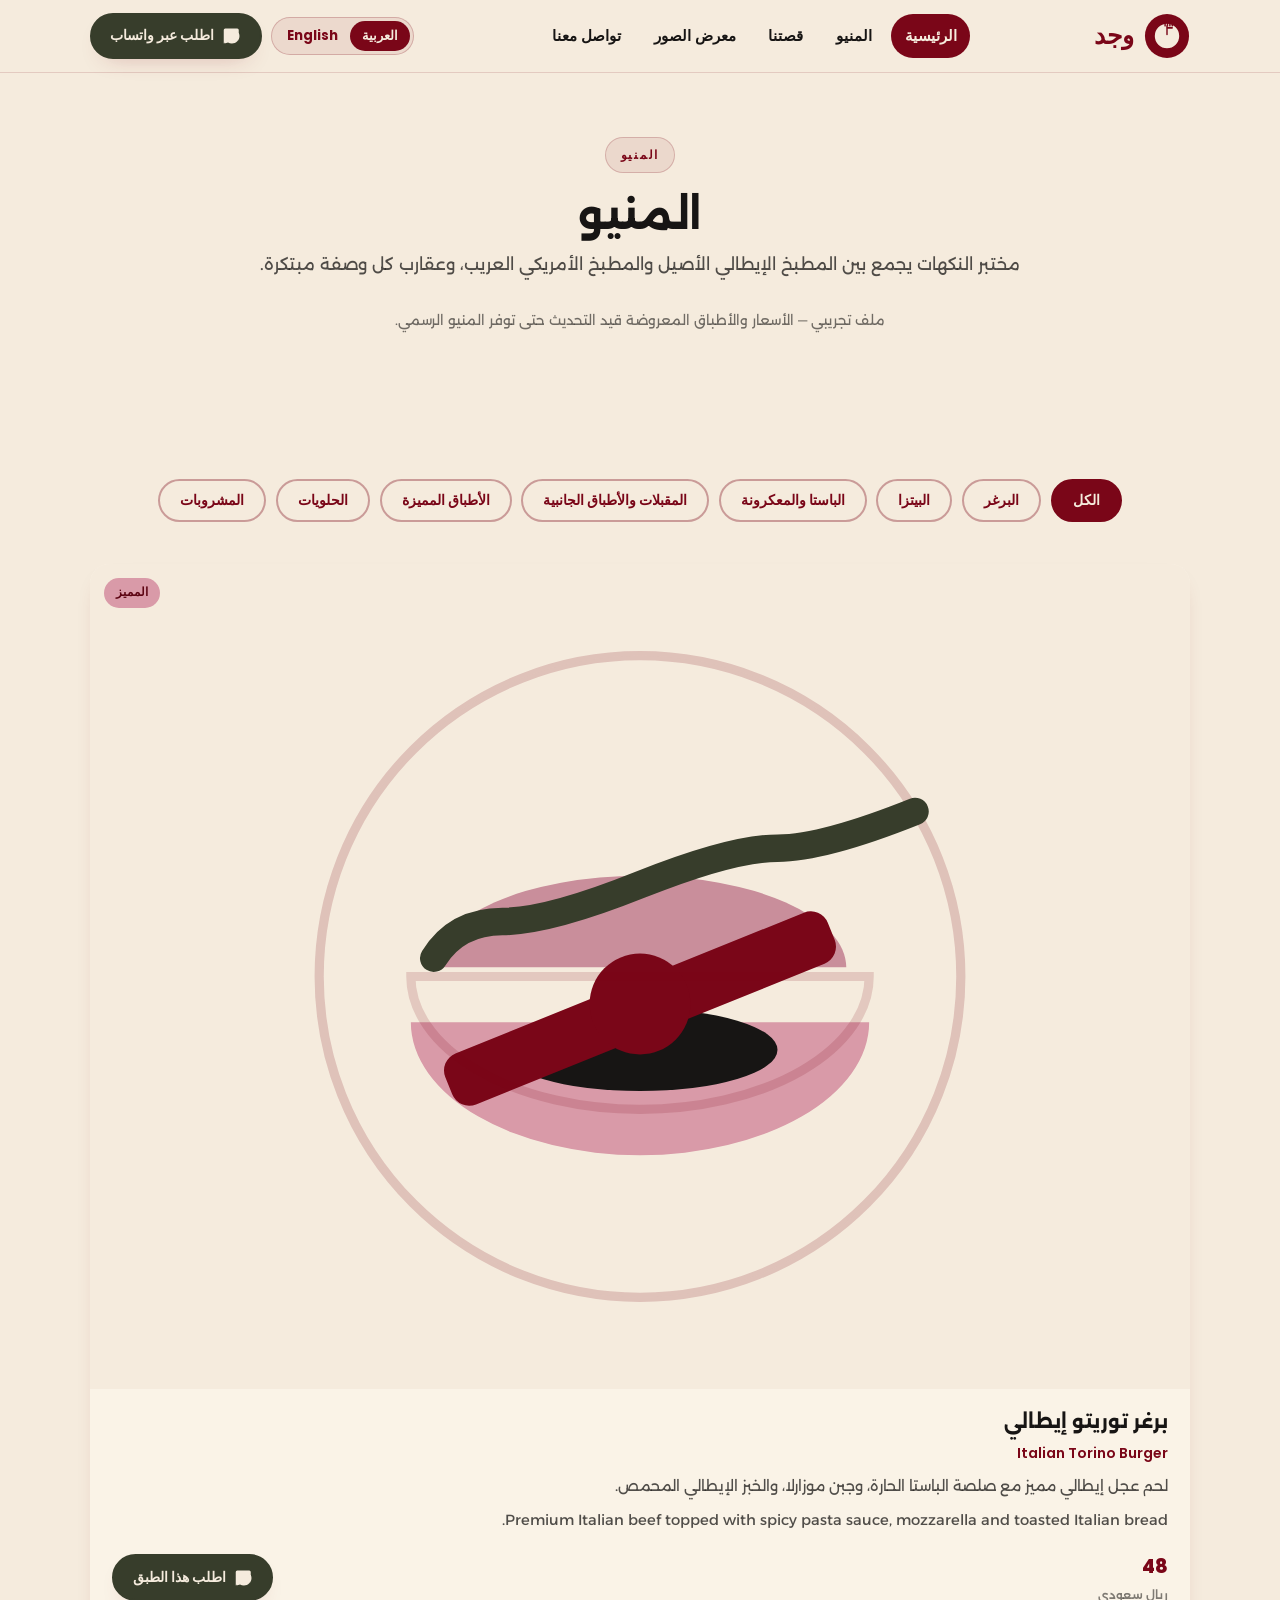
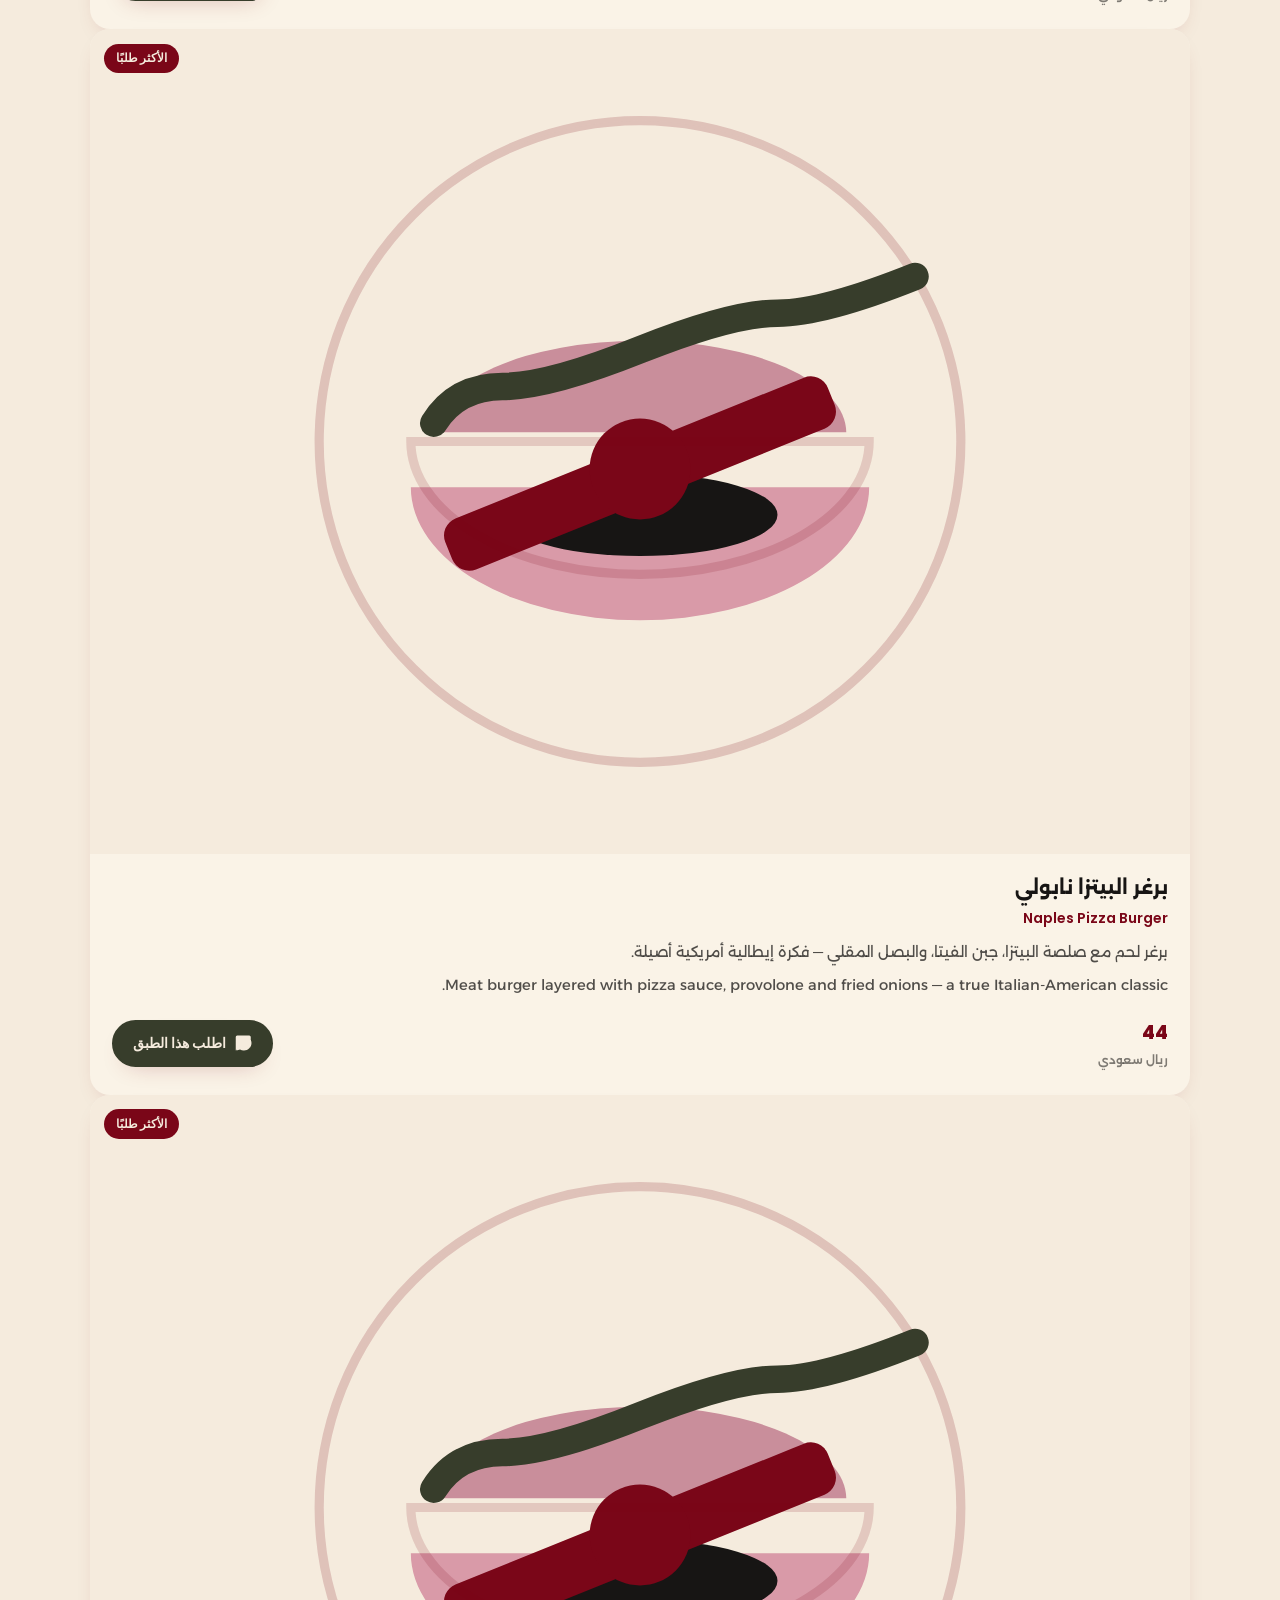
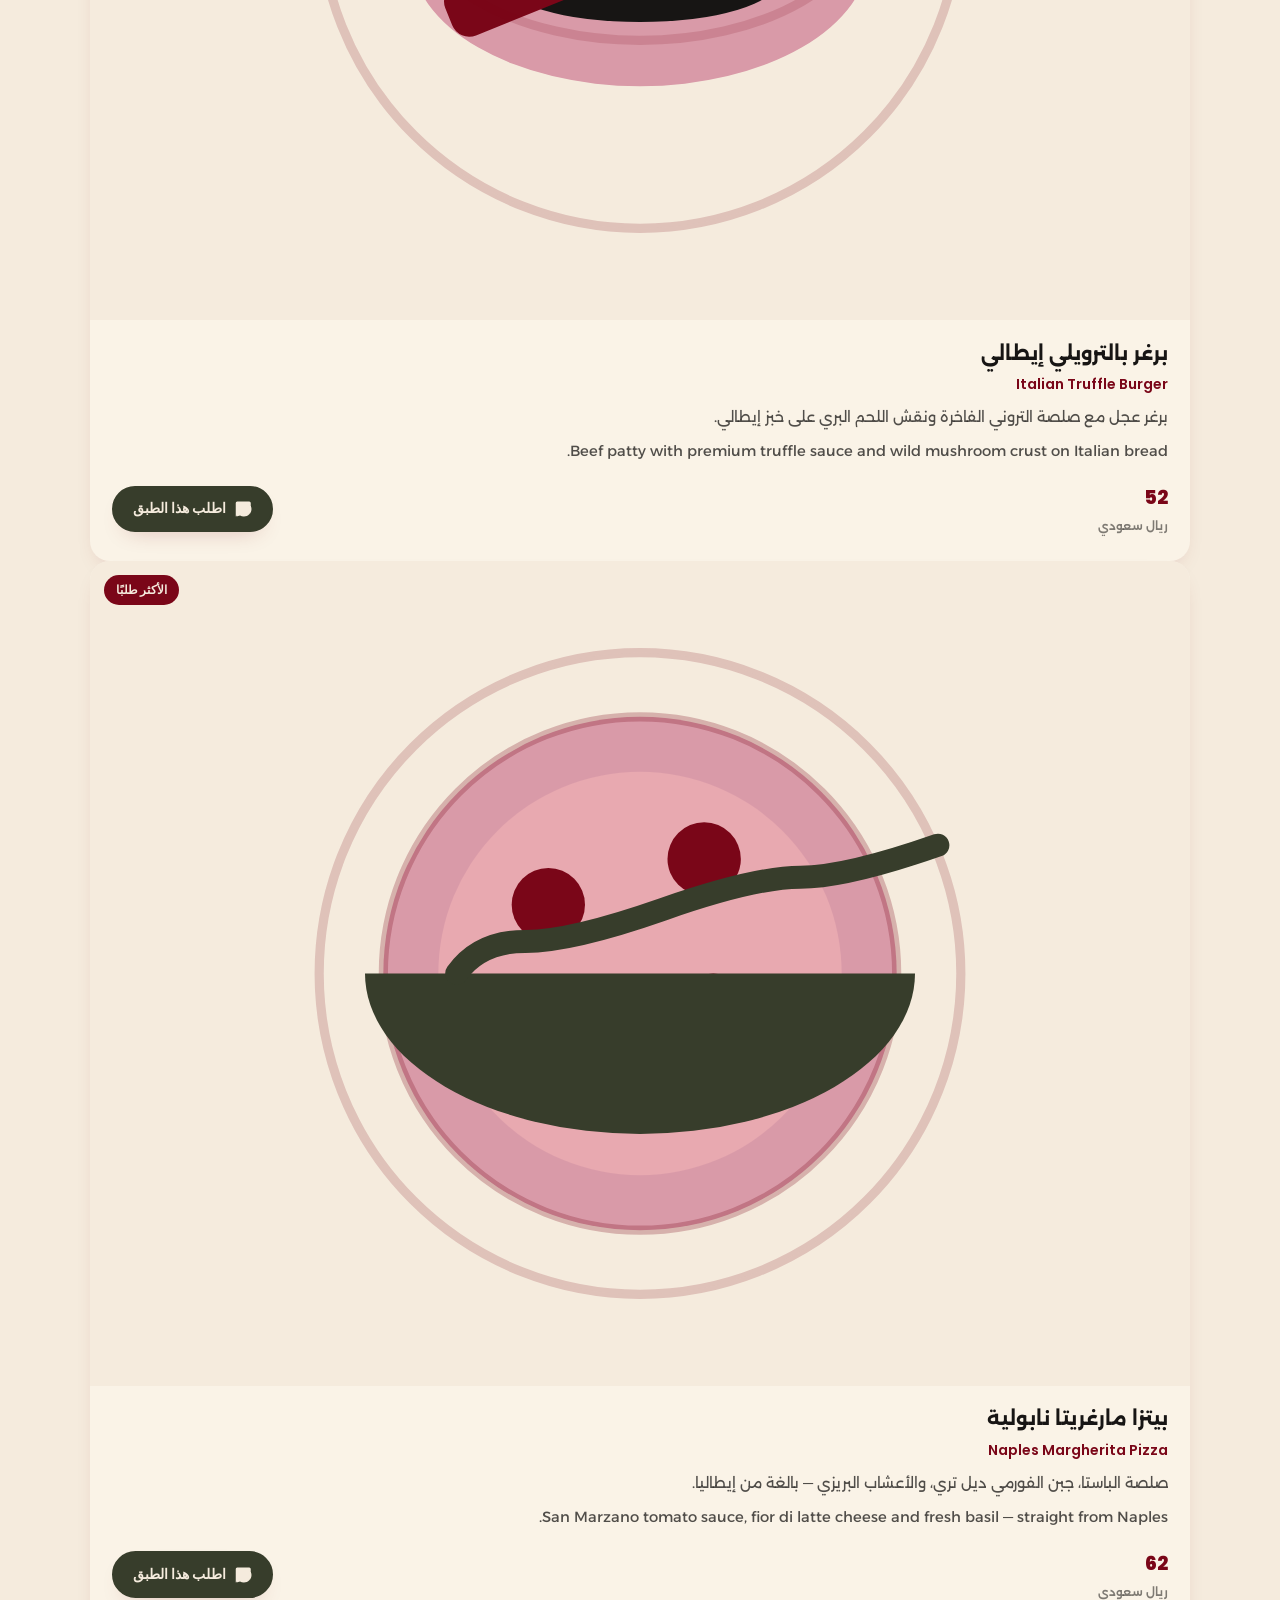
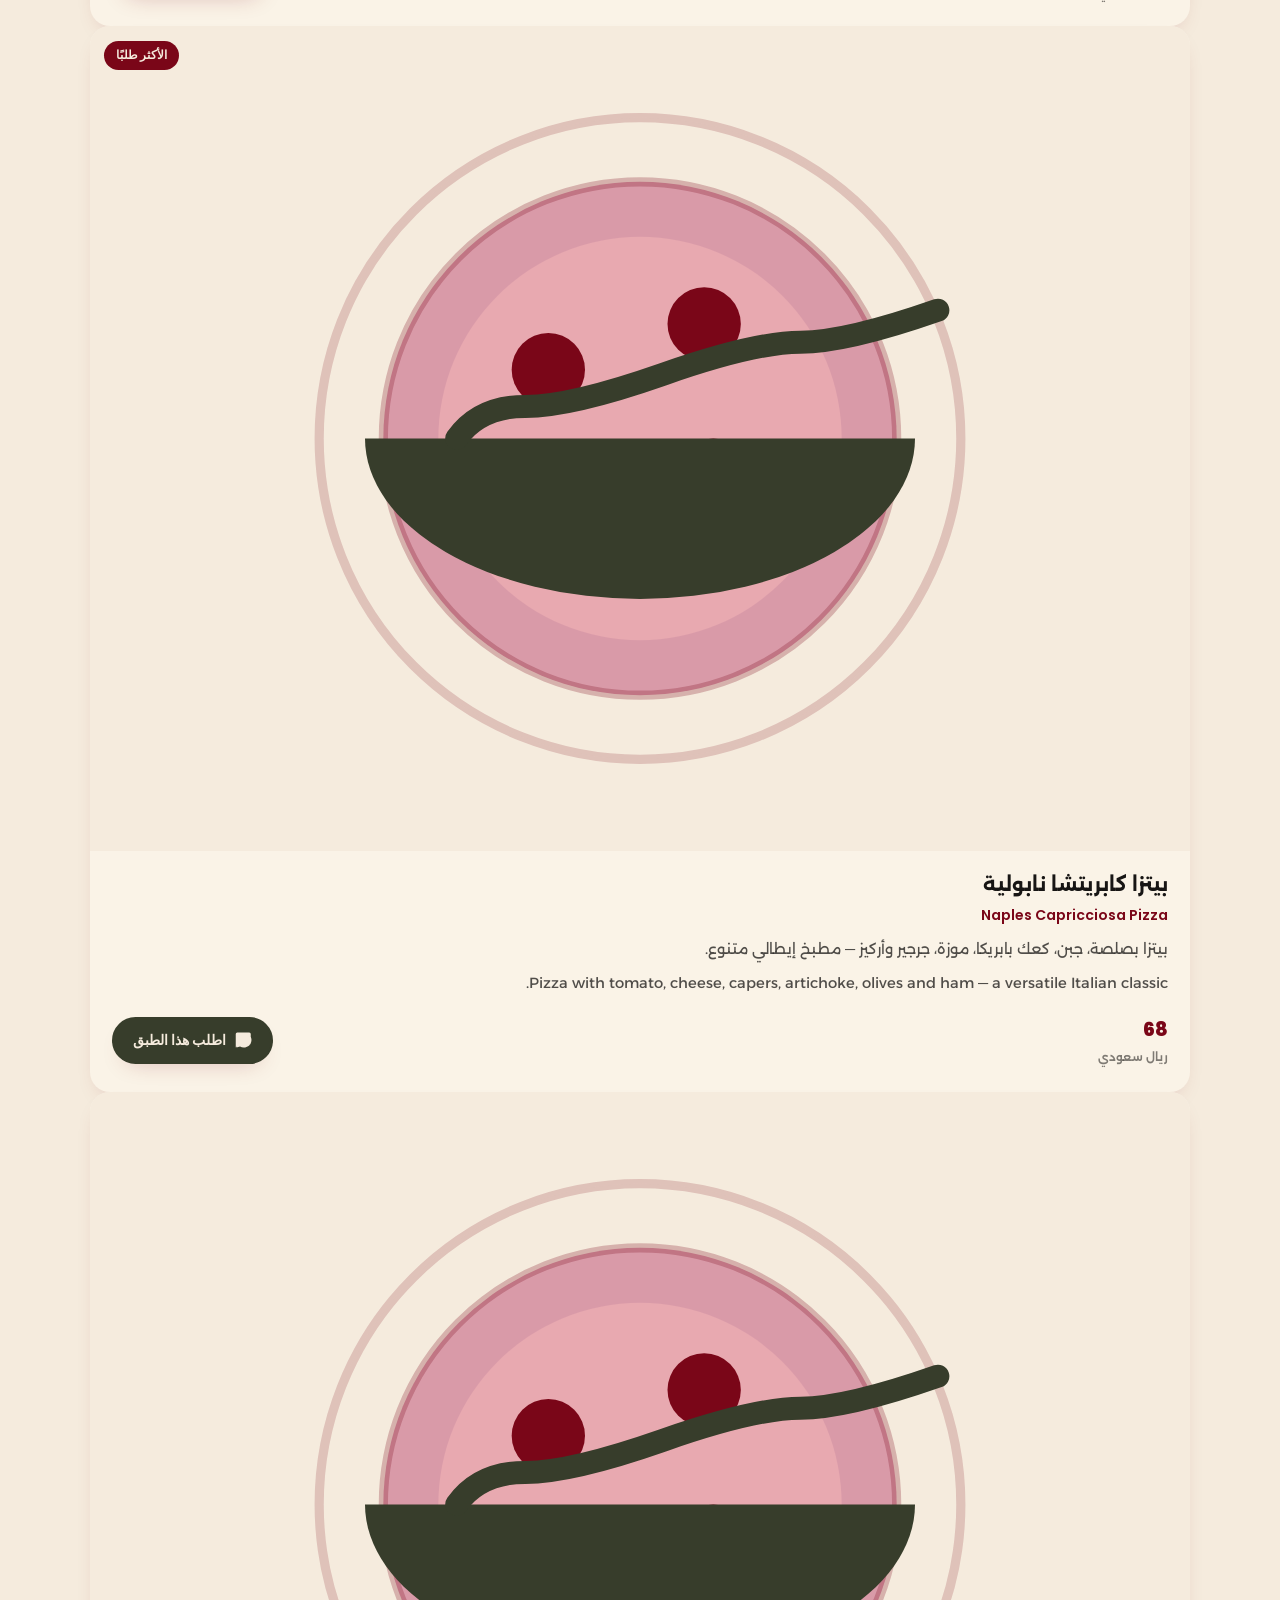
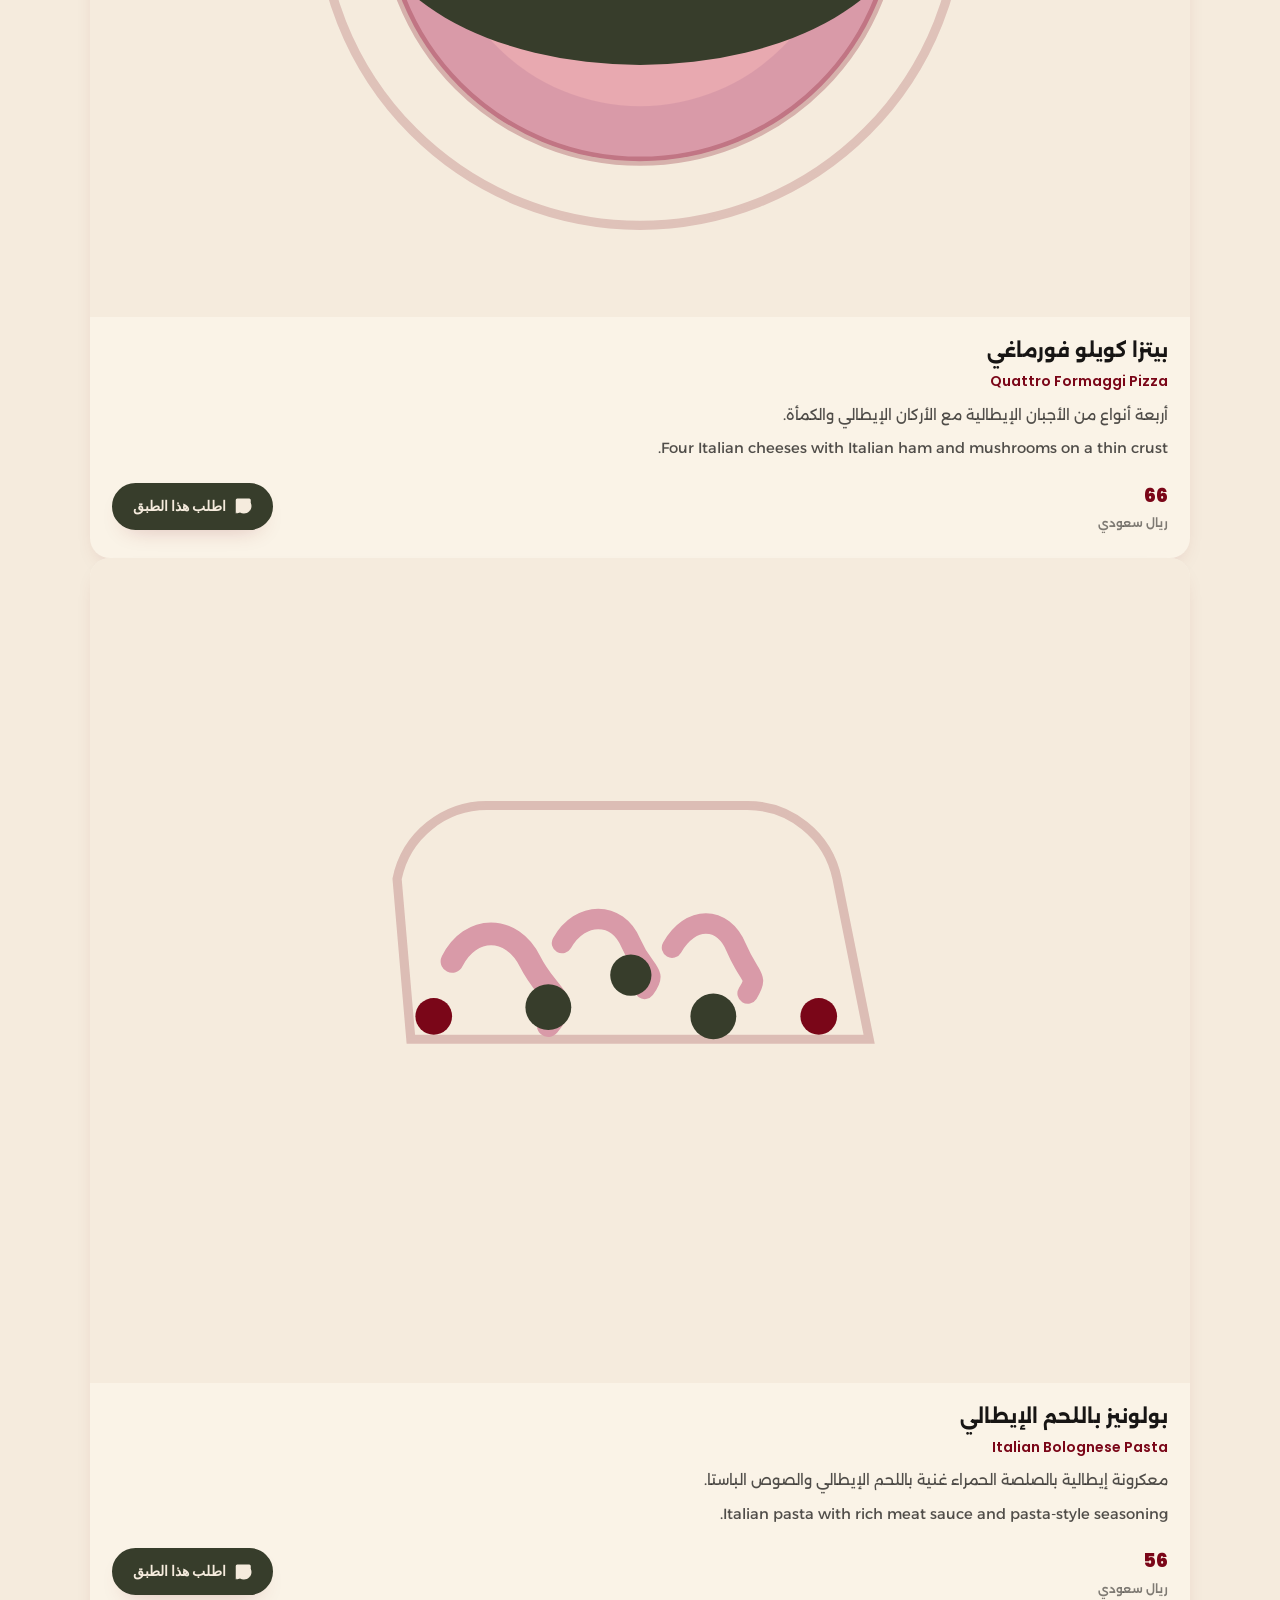
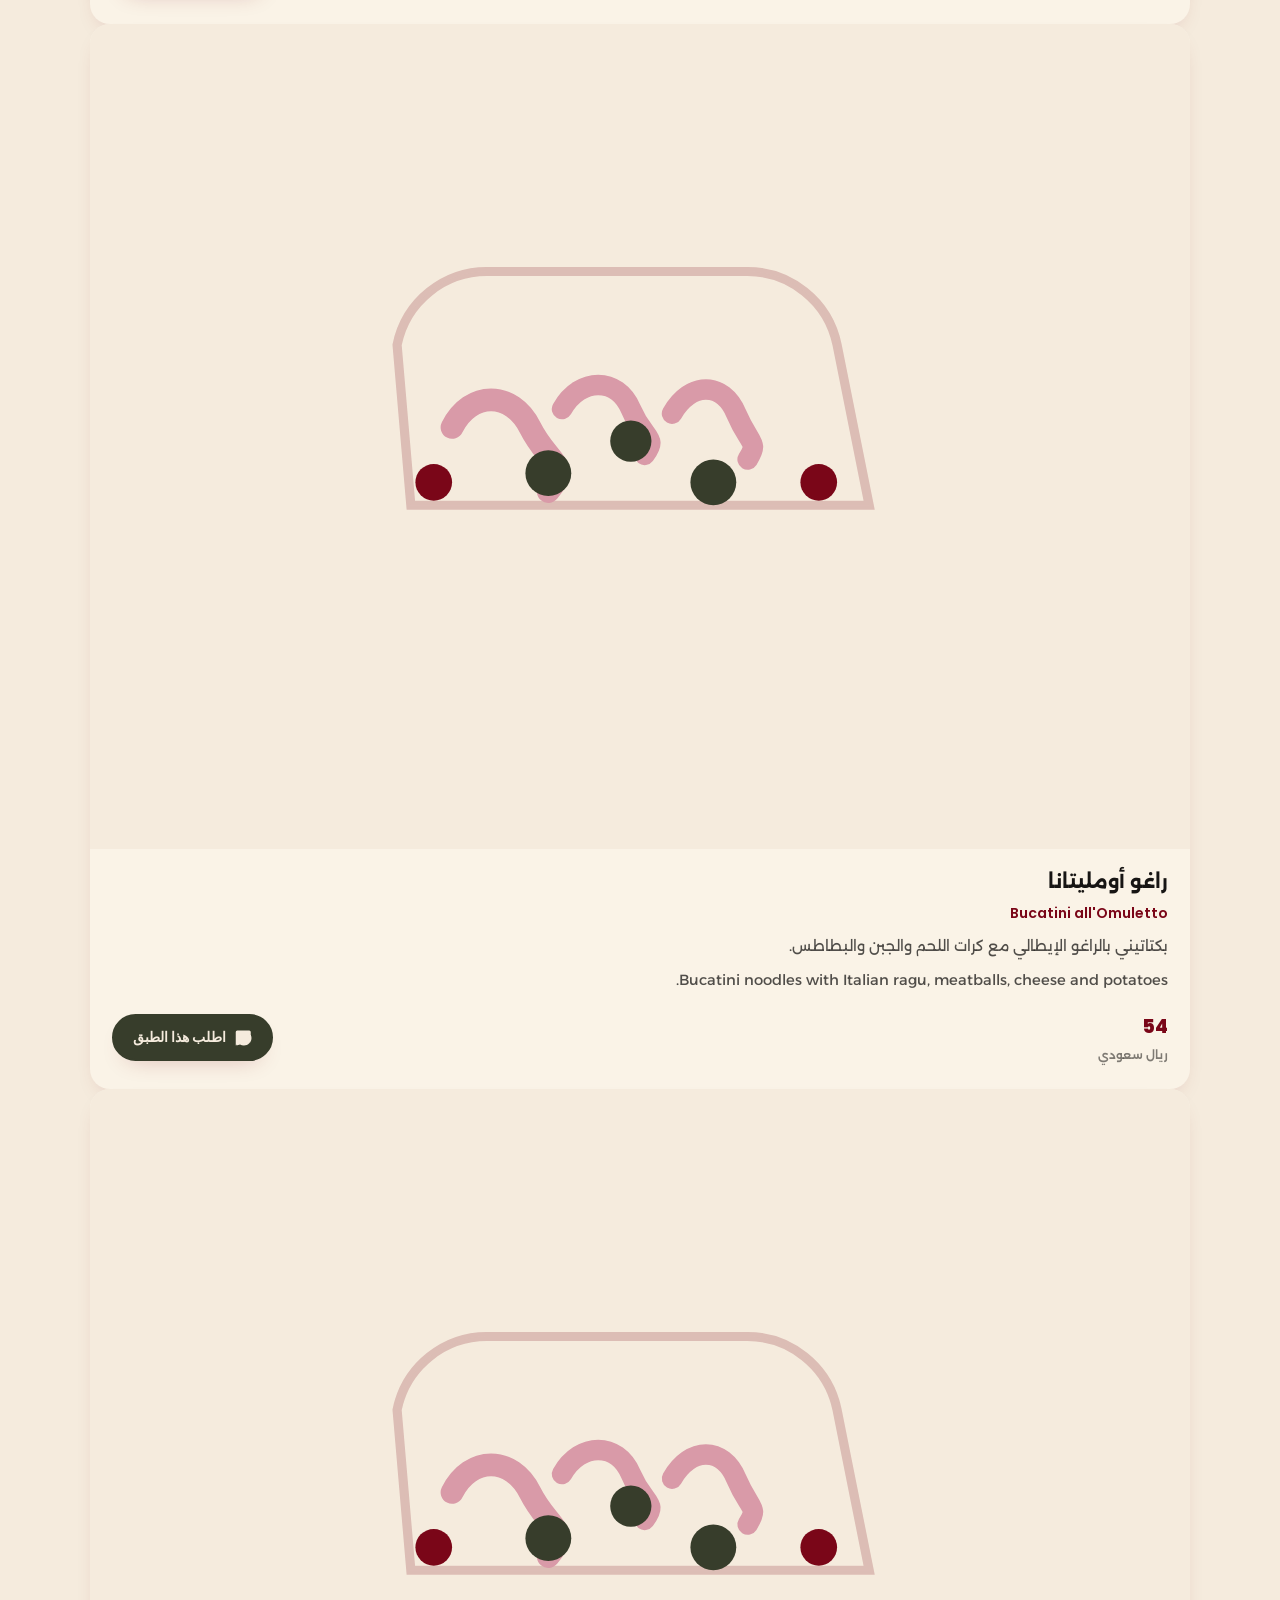
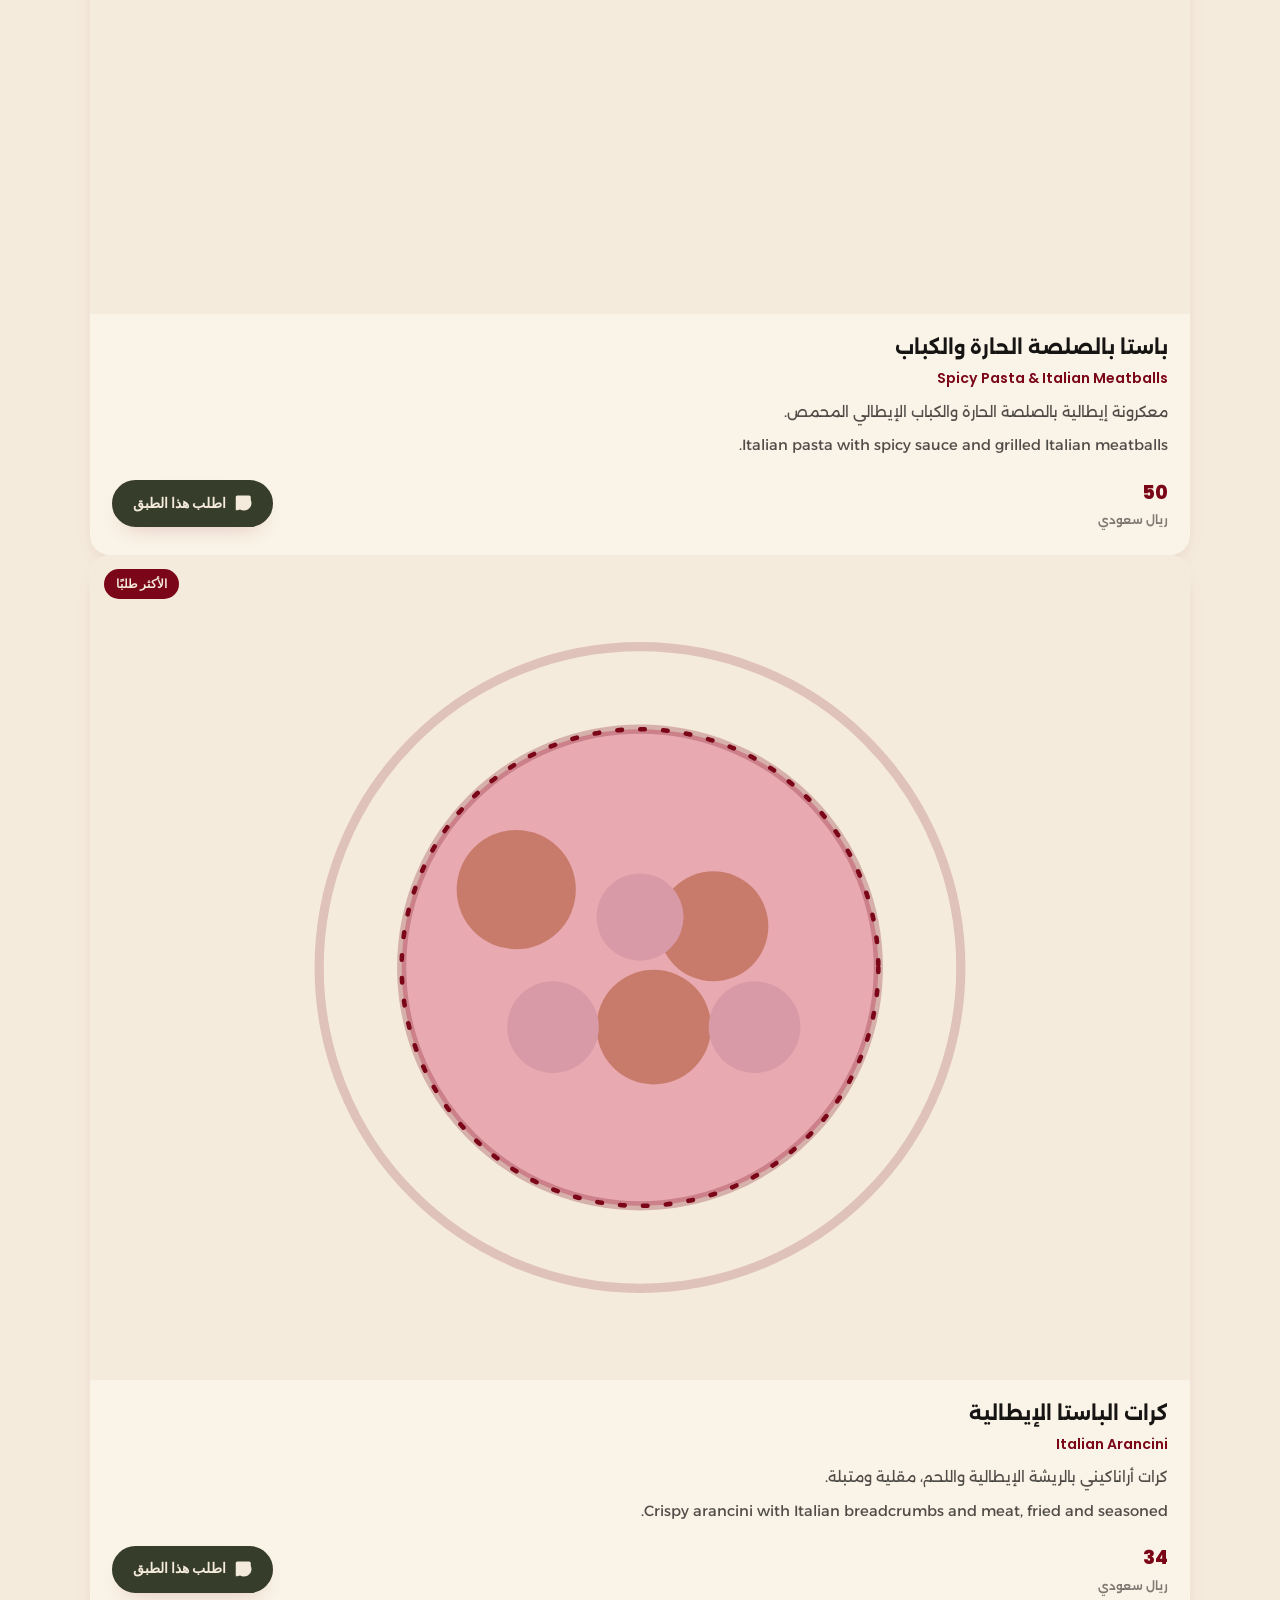
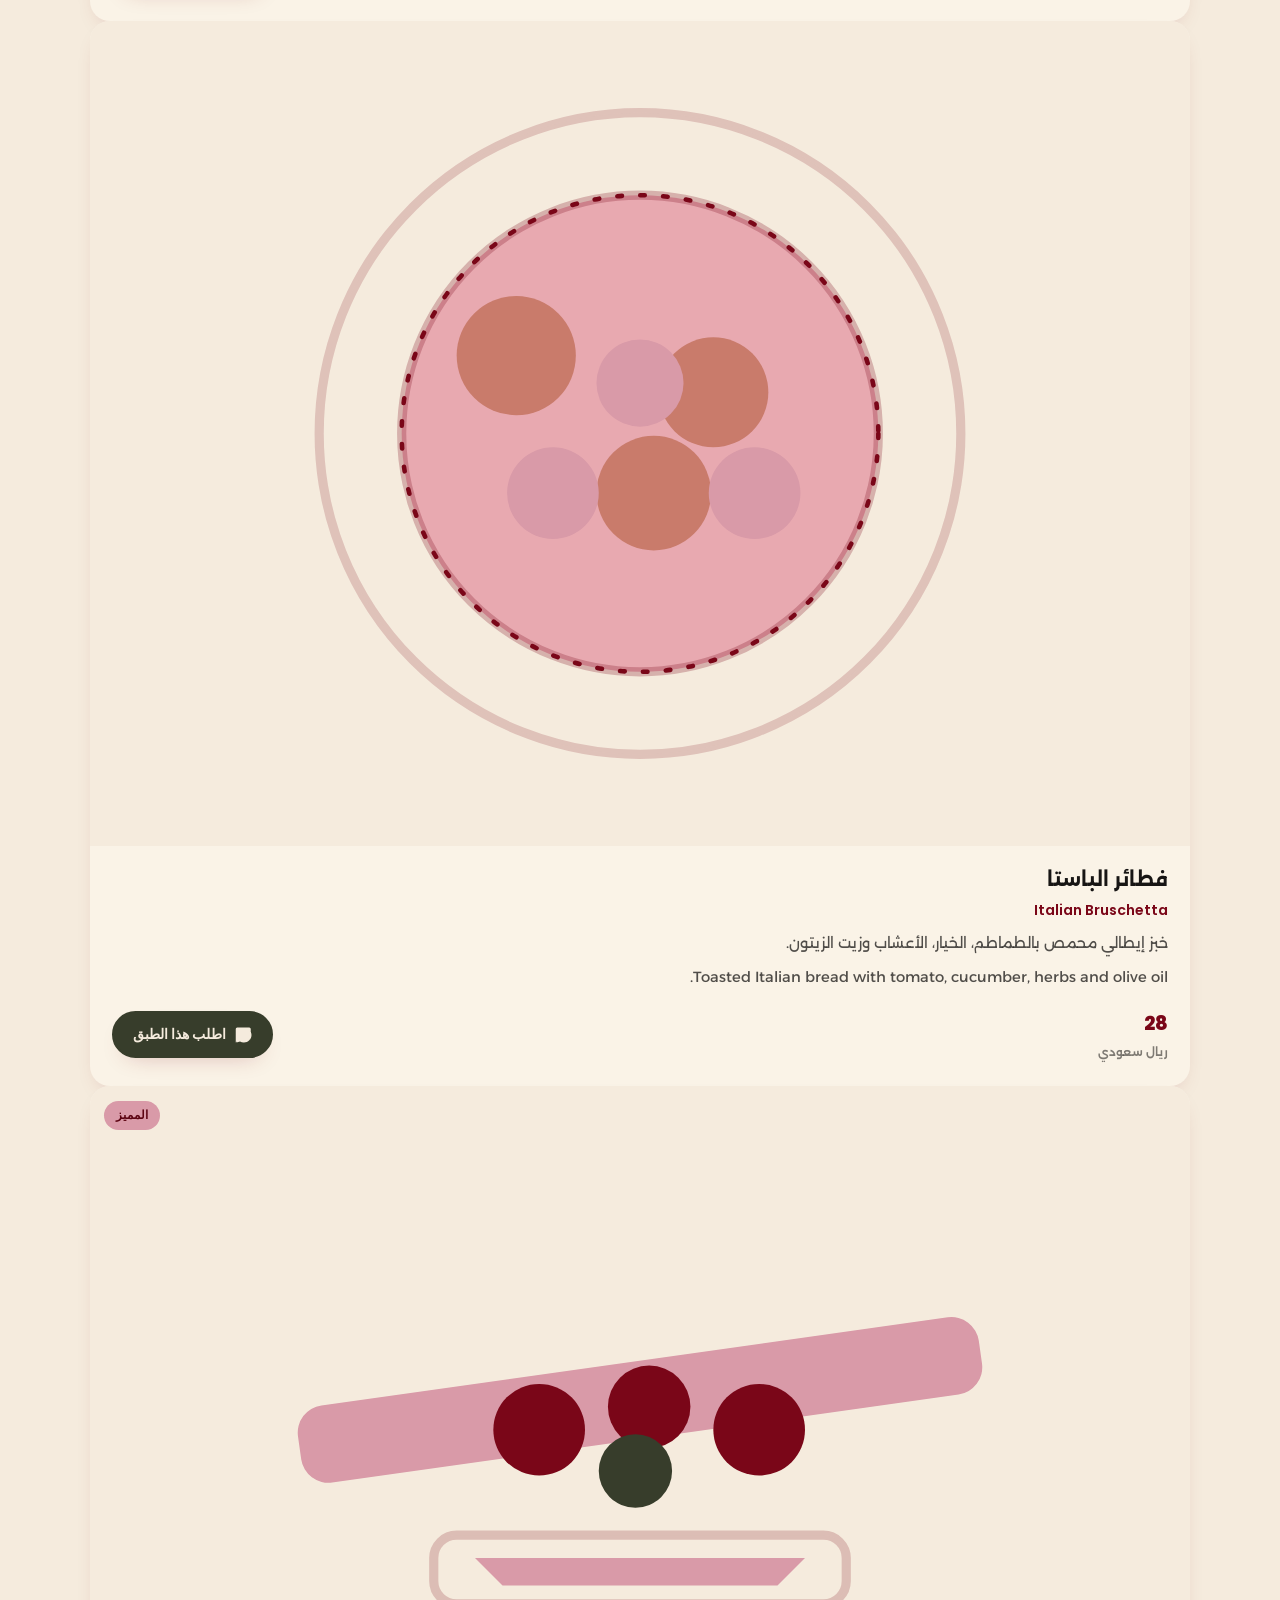
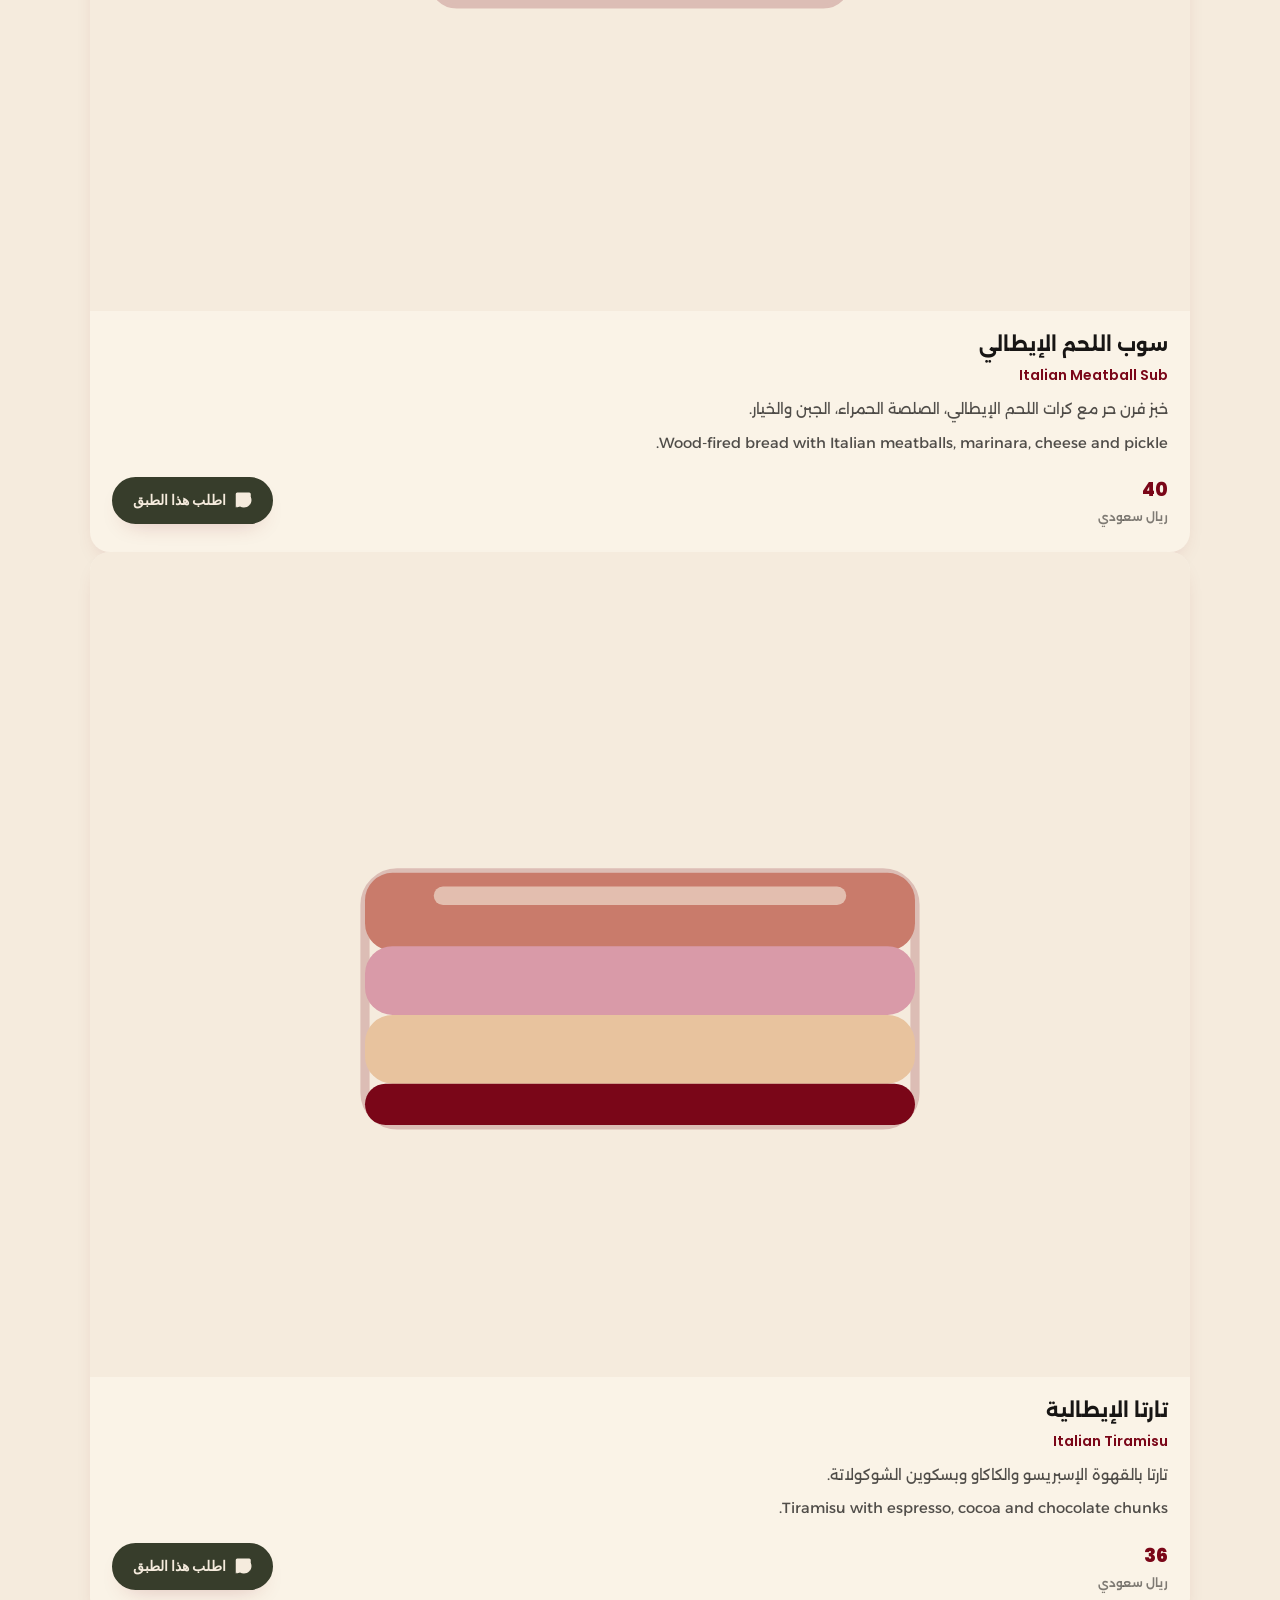
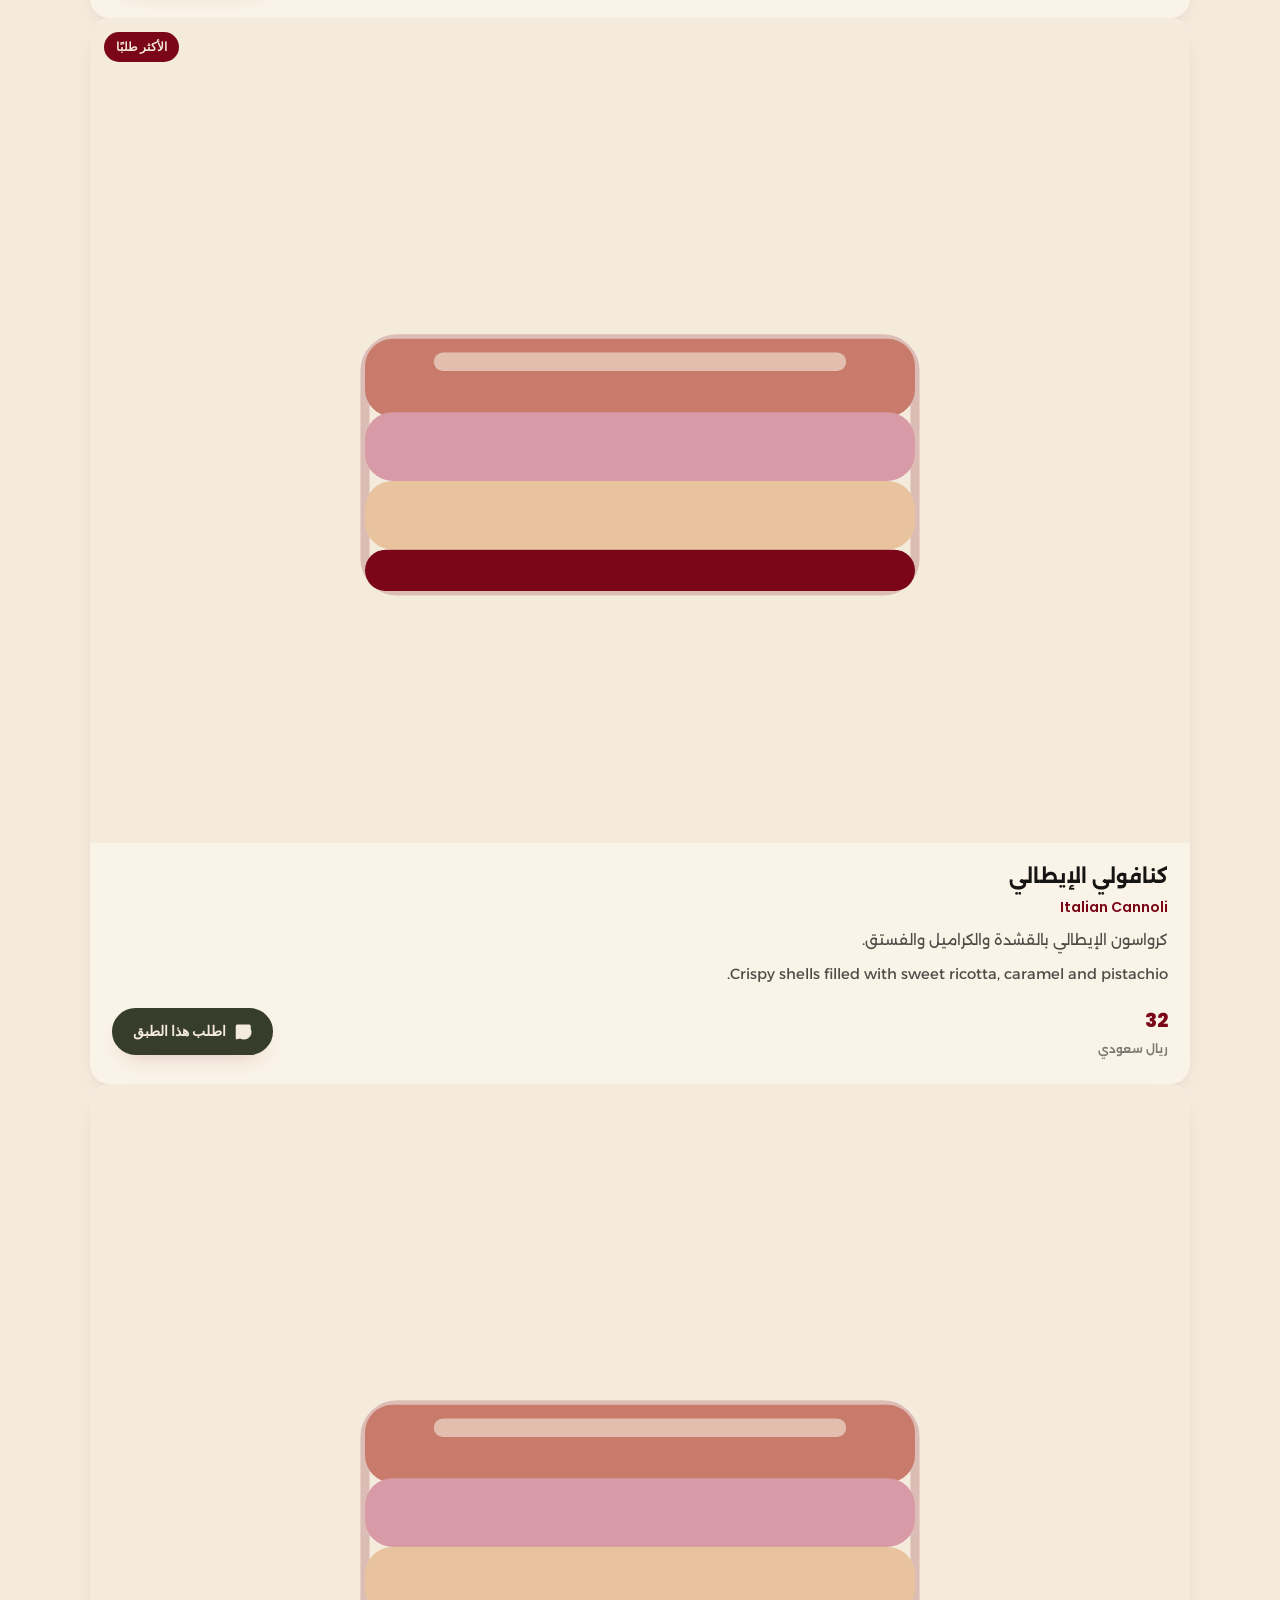
==== وجد/menu.html @ 079f8d7a "نشر الموقع" ====
<!DOCTYPE html>
<html lang="ar" dir="rtl">
<head>
  <meta charset="UTF-8">
  <meta name="viewport" content="width=device-width, initial-scale=1.0">
  <title data-i18n="site.title">المنيو | وجد</title>
  <meta name="description" content="المنيو التجريبي لمطبق إيطالي أمريكي يجمع بين الإيطالية والأمريكية — أطباق مبتكرة ووصفات خاصة.">
  <link rel="icon" href="images/favicon.svg" type="image/svg+xml">
  <link rel="preconnect" href="https://fonts.googleapis.com">
  <link rel="preconnect" href="https://fonts.gstatic.com" crossorigin>
  <link href="https://fonts.googleapis.com/css2?family=Alexandria:wght@400;700;800&family=IBM+Plex+Sans+Arabic:wght@400;500;600&family=Poppins:wght@500;600;700;800&display=swap" rel="stylesheet">
  <link rel="stylesheet" href="css/style.css">
</head>
<body>
  <header id="siteHeader"></header>

  <main id="siteMain">
    <section class="menu-hero">
      <div class="container">
        <span class="section-eyebrow" data-i18n="menu.title">المنيو</span>
        <h1 class="section-title" data-i18n="menu.title">المنيو</h1>
        <p class="section-sub" data-i18n="menu.subtitle">مختبر النكهات يجمع بين المطبخ الإيطالي الأصيل والمطبخ الأمريكي العريب، وعقارب كل وصفة مبتكرة.</p>
        <p class="menu-note" data-i18n="menu.note">ملف تجريبي — الأسعار والأطباق المعروضة قيد التحديث حتى توفر المنيو الرسمي.</p>
      </div>
    </section>

    <section class="section-tight">
      <div class="container">
        <div class="menu-filters" id="menuFilters" role="group" aria-label="Menu filters / تصفية المنيو"></div>
        <div class="menu-grid" id="menuGrid">
        </div>      </div>
    </section>
  </main>

  <footer id="siteFooter"></footer>

  <script src="js/config.js"></script>
  <script src="js/data.js"></script>
  <script src="js/i18n.js"></script>
  <script src="js/app.js"></script>
</body>
</html>
---- وجد/css/style.css ----
/* ============================================================
   وجد — Italian American Kitchen
   ============================================================ */
:root {
  /* الألوان المستوحاة من الهوية البصرية */
  --cream: #F5EBDD;
  --cream-soft: #FAF3E7;
  --pink: #D99AA8;
  --pink-soft: #F2DCE3;
  --burgundy: #7A0618;
  --burgundy-dark: #5C0412;
  --olive: #373D2B;
  --olive-dark: #2A2F22;
  --ink: #171514;

  /* الخطوط */
  --font-ar: 'Alexandria', 'IBM Plex Sans Arabic', 'Segoe UI', Tahoma, sans-serif;
  --font-en: 'Poppins', 'DM Sans', 'Futura', 'Segoe UI', sans-serif;

  --radius: 20px;
  --radius-sm: 14px;
  --shadow: 0 18px 45px -18px rgba(122, 6, 24, 0.35);
  --shadow-sm: 0 10px 25px -14px rgba(122, 6, 24, 0.3);
  --border: 1px solid rgba(122, 6, 24, 0.16);
}

* { box-sizing: border-box; }

html { scroll-behavior: smooth; }

body {
  margin: 0;
  font-family: var(--font-ar);
  background: var(--cream);
  color: var(--ink);
  line-height: 1.8;
  -webkit-font-smoothing: antialiased;
  overflow-x: hidden;
}

html[lang="en"] body { font-family: var(--font-en); }

img { max-width: 100%; display: block; }

h1, h2, h3, h4 { font-family: var(--font-en); line-height: 1.25; margin: 0 0 0.6em; color: var(--ink); }
html[lang="ar"] h1, html[lang="ar"] h2, html[lang="ar"] h3, html[lang="ar"] h4 { font-family: var(--font-ar); }

h1 { font-size: clamp(2rem, 5.2vw, 3.4rem); font-weight: 700; letter-spacing: -0.01em; }
h2 { font-size: clamp(1.7rem, 3.6vw, 2.5rem); font-weight: 700; }
h3 { font-size: 1.25rem; font-weight: 700; }

p { margin: 0 0 1rem; }

a { color: var(--burgundy); }

.container { max-width: 1140px; margin-inline: auto; padding-inline: 1.25rem; }
.section { padding: 5rem 0; }
.section-tight { padding: 3.5rem 0; }

.text-center { text-align: center; }
.muted { color: rgba(23, 21, 20, 0.72); }
.small { font-size: 0.9rem; }

.accent { color: var(--burgundy); }

/* ---------- أقسام عامة ---------- */
.section-head { max-width: 640px; margin: 0 auto 3rem; text-align: center; }
.section-head.left { margin-inline: 0; text-align: start; }
.section-eyebrow {
  display: inline-block;
  font-family: var(--font-en);
  font-size: 0.78rem;
  font-weight: 700;
  letter-spacing: 0.14em;
  text-transform: uppercase;
  color: var(--burgundy);
  background: rgba(122, 6, 24, 0.08);
  border: 1px solid rgba(122, 6, 24, 0.2);
  padding: 0.35rem 0.9rem;
  border-radius: 999px;
  margin-bottom: 1rem;
}
.section-title { font-size: clamp(1.8rem, 3.8vw, 2.6rem); margin-bottom: 0.5rem; }
.section-sub { color: rgba(23, 21, 20, 0.75); font-size: 1.05rem; margin: 0; }

/* ---------- الأزرار ---------- */
.btn {
  display: inline-flex;
  align-items: center;
  justify-content: center;
  gap: 0.55rem;
  padding: 0.85rem 1.7rem;
  border-radius: 999px;
  border: 2px solid var(--burgundy);
  background: var(--burgundy);
  color: var(--cream);
  font-family: var(--font-en);
  font-size: 0.98rem;
  font-weight: 700;
  text-decoration: none;
  cursor: pointer;
  transition: transform 0.18s ease, box-shadow 0.18s ease, background 0.18s ease, color 0.18s ease;
  box-shadow: var(--shadow-sm);
  white-space: nowrap;
}
.btn:hover { background: var(--burgundy-dark); border-color: var(--burgundy-dark); transform: translateY(-2px); }
.btn:focus-visible { outline: 3px solid rgba(217, 154, 168, 0.8); outline-offset: 2px; }

.btn-outline { background: transparent; color: var(--burgundy); }
.btn-outline:hover { background: var(--burgundy); color: var(--cream); }

.btn-cream { background: var(--cream); border-color: var(--cream); color: var(--burgundy); }
.btn-cream:hover { background: var(--cream-soft); border-color: var(--cream-soft); color: var(--burgundy-dark); }

.btn-whatsapp { background: var(--olive); border-color: var(--olive); }
.btn-whatsapp:hover { background: var(--olive-dark); border-color: var(--olive-dark); }

.btn-sm { padding: 0.55rem 1.15rem; font-size: 0.88rem; }
.btn-lg { padding: 1.05rem 2.2rem; font-size: 1.05rem; }
.btn-block { width: 100%; }

/* ---------- الهيدر ---------- */
.site-header {
  position: sticky;
  top: 0;
  z-index: 200;
  background: rgba(245, 235, 221, 0.92);
  backdrop-filter: blur(12px);
  -webkit-backdrop-filter: blur(12px);
  border-bottom: 1px solid rgba(122, 6, 24, 0.14);
}
.header-inner { display: flex; align-items: center; gap: 1rem; padding-block: 0.7rem; min-height: 72px; }

.brand { display: inline-flex; align-items: center; gap: 0.6rem; text-decoration: none; color: var(--ink); margin-inline-end: auto; }
.brand-mark { width: 46px; height: 46px; flex: none; }
.brand-text { font-family: var(--font-en); font-weight: 800; font-size: 1.55rem; color: var(--burgundy); line-height: 1; }

.main-nav { display: flex; align-items: center; gap: 0.35rem; }
.nav-link {
  text-decoration: none;
  color: var(--ink);
  font-family: var(--font-en);
  font-weight: 600;
  font-size: 0.95rem;
  padding: 0.5rem 0.85rem;
  border-radius: 999px;
  transition: background 0.18s ease, color 0.18s ease;
}
.nav-link:hover { background: rgba(122, 6, 24, 0.08); color: var(--burgundy); }
.nav-link.active { background: var(--burgundy); color: var(--cream); }

.header-actions { display: flex; align-items: center; gap: 0.6rem; margin-inline-start: auto; }
.lang-switch {
  display: inline-flex;
  background: rgba(122, 6, 24, 0.08);
  border: 1px solid rgba(122, 6, 24, 0.22);
  border-radius: 999px;
  padding: 3px;
}
.lang-btn {
  border: 0;
  background: transparent;
  color: var(--burgundy);
  font-family: var(--font-en);
  font-weight: 700;
  font-size: 0.82rem;
  padding: 0.32rem 0.75rem;
  border-radius: 999px;
  cursor: pointer;
  transition: background 0.18s ease, color 0.18s ease;
}
.lang-btn.active { background: var(--burgundy); color: var(--cream); }

.nav-toggle {
  display: none;
  border: 2px solid var(--burgundy);
  background: transparent;
  border-radius: 12px;
  width: 46px;
  height: 46px;
  cursor: pointer;
  align-items: center;
  justify-content: center;
  flex-direction: column;
  gap: 5px;
  padding: 11px;
}
.nav-toggle span { display: block; height: 3px; border-radius: 3px; background: var(--burgundy); transition: transform 0.2s ease, opacity 0.2s ease; }
.nav-toggle.open span:nth-child(1) { transform: translateY(8px) rotate(45deg); }
.nav-toggle.open span:nth-child(2) { opacity: 0; }
.nav-toggle.open span:nth-child(3) { transform: translateY(-8px) rotate(-45deg); }

.mobile-nav { display: none; }

/* ---------- البطل ---------- */
.hero { position: relative; padding: 4.5rem 0 5rem; overflow: hidden; }
.hero::before {
  content: '';
  position: absolute;
  inset: 0;
  background:
    radial-gradient(circle at 88% 12%, rgba(122, 6, 24, 0.1), transparent 42%),
    radial-gradient(circle at 6% 88%, rgba(217, 154, 168, 0.3), transparent 46%);
  pointer-events: none;
}
.hero-inner { position: relative; display: grid; grid-template-columns: 1.05fr 0.95fr; gap: 3rem; align-items: center; }
.hero-badge {
  display: inline-flex;
  align-items: center;
  gap: 0.5rem;
  background: var(--burgundy);
  color: var(--cream);
  font-family: var(--font-en);
  font-weight: 700;
  font-size: 0.82rem;
  letter-spacing: 0.1em;
  text-transform: uppercase;
  padding: 0.45rem 1.1rem;
  border-radius: 999px;
  margin-bottom: 1.4rem;
}
.hero-title { font-size: clamp(2.1rem, 5.4vw, 3.6rem); margin-bottom: 1.1rem; }
.hero-sub { font-size: 1.12rem; color: rgba(23, 21, 20, 0.8); max-width: 34rem; margin-bottom: 2rem; }
.hero-cta-row { display: flex; flex-wrap: wrap; gap: 0.9rem; margin-bottom: 1rem; }
.hero-note { font-family: var(--font-en); font-size: 0.85rem; color: rgba(23, 21, 20, 0.6); }

.hero-visual { position: relative; display: flex; justify-content: center; }
.hero-blob {
  width: min(100%, 460px);
  aspect-ratio: 1;
  border-radius: 46% 54% 55% 45% / 48% 45% 55% 52%;
  background: var(--burgundy);
  display: flex;
  align-items: center;
  justify-content: center;
  box-shadow: var(--shadow);
}
.hero-blob::before {
  content: '';
  position: absolute;
  inset: 12%;
  border-radius: 50% 50% 50% 50%;
  border: 2px dashed rgba(245, 235, 221, 0.5);
}
.hero-plate { width: 72%; filter: drop-shadow(0 24px 30px rgba(0, 0, 0, 0.28)); }
.float-card {
  position: absolute;
  background: var(--cream-soft);
  border: 1px solid rgba(122, 6, 24, 0.16);
  border-radius: var(--radius-sm);
  box-shadow: var(--shadow);
  padding: 0.8rem 1.2rem;
  display: flex;
  align-items: center;
  gap: 0.7rem;
  font-family: var(--font-en);
}
.float-card .fc-icon { width: 38px; height: 38px; flex: none; }
.float-card strong { display: block; font-size: 0.95rem; line-height: 1.3; }
.float-card small { color: rgba(23, 21, 20, 0.65); font-size: 0.75rem; }
.float-1 { top: 8%; inset-inline-start: -4%; }
.float-2 { bottom: 10%; inset-inline-end: -3%; }

/* ---------- قوائم الأطباق ---------- */
.dish-grid { display: grid; grid-template-columns: repeat(auto-fit, minmax(265px, 1fr)); gap: 1.6rem; }
.dish-card {
  background: var(--cream-soft);
  border: 1px solid var(--border);
  border-radius: var(--radius);
  overflow: hidden;
  box-shadow: var(--shadow-sm);
  display: flex;
  flex-direction: column;
  transition: transform 0.2s ease, box-shadow 0.2s ease;
}
.dish-card:hover { transform: translateY(-5px); box-shadow: var(--shadow); }
.dish-card-media { position: relative; aspect-ratio: 4 / 3; background: var(--cream); overflow: hidden; }
.dish-card-media img { width: 100%; height: 100%; object-fit: cover; }
.badge {
  position: absolute;
  top: 0.9rem;
  inset-inline-end: 0.9rem;
  background: var(--burgundy);
  color: var(--cream);
  font-family: var(--font-en);
  font-size: 0.72rem;
  font-weight: 700;
  padding: 0.28rem 0.75rem;
  border-radius: 999px;
  z-index: 2;
}
.badge.alt { background: var(--pink); color: var(--burgundy-dark); }
.dish-card-body { padding: 1.3rem 1.4rem 1.5rem; display: flex; flex-direction: column; gap: 0.45rem; flex: 1; }
.dish-card-title-ar { font-size: 1.2rem; margin: 0; }
.dish-card-title-en { font-family: var(--font-en); font-size: 0.88rem; font-weight: 600; color: var(--burgundy); margin: 0; }
.dish-card-desc { font-size: 0.92rem; color: rgba(23, 21, 20, 0.75); margin: 0; flex: 1; }
.dish-card-meta { display: flex; align-items: center; justify-content: space-between; gap: 0.8rem; margin-top: 0.6rem; }
.price { font-family: var(--font-en); font-weight: 800; color: var(--burgundy); font-size: 1.2rem; }
.price small { font-weight: 600; font-size: 0.72rem; color: rgba(23, 21, 20, 0.55); display: block; font-family: var(--font-ar); }

/* ---------- الأقسام البديلة ---------- */
.section-alt { background: var(--pink-soft); }
.section-dark { background: var(--ink); color: var(--cream); }
.section-dark h2, .section-dark h3 { color: var(--cream); }
.section-dark p { color: rgba(245, 235, 221, 0.8); }

/* ---------- الجسر / المزيج ---------- */
.fusion-grid { display: grid; grid-template-columns: repeat(3, 1fr); gap: 1.4rem; }
.fusion-card { background: rgba(245, 235, 221, 0.06); border: 1px solid rgba(245, 235, 221, 0.16); border-radius: var(--radius); padding: 1.8rem; }
.fusion-card h3 { color: var(--cream); }
.fusion-card p { color: rgba(245, 235, 221, 0.75); font-size: 0.95rem; margin: 0; }
.fusion-icon {
  width: 56px; height: 56px; border-radius: 16px;
  background: rgba(217, 154, 168, 0.2);
  display: flex; align-items: center; justify-content: center;
  margin-bottom: 1.2rem;
}
.fusion-icon svg { width: 28px; height: 28px; }

/* ---------- الهوية والتغليف ---------- */
.pkg-grid { display: grid; grid-template-columns: repeat(auto-fit, minmax(210px, 1fr)); gap: 1.4rem; }
.pkg-card { background: var(--cream-soft); border: 1px solid var(--border); border-radius: var(--radius); padding: 1.6rem 1.4rem; text-align: center; box-shadow: var(--shadow-sm); }
.pkg-card img { width: 100%; max-width: 190px; margin: 0 auto 1rem; }
.pkg-card h3 { font-size: 1.05rem; margin-bottom: 0.4rem; }
.pkg-card p { font-size: 0.9rem; color: rgba(23, 21, 20, 0.7); margin: 0; }

/* ---------- المعرض ---------- */
.gallery-grid { display: grid; grid-template-columns: repeat(3, 1fr); gap: 1.2rem; }
.gallery-item { position: relative; border-radius: var(--radius); overflow: hidden; border: 1px solid var(--border); background: var(--cream); aspect-ratio: 4 / 3; }
.gallery-item img { width: 100%; height: 100%; object-fit: cover; transition: transform 0.35s ease; }
.gallery-item:hover img { transform: scale(1.05); }
.gallery-caption { position: absolute; inset-inline: 0; bottom: 0; padding: 2rem 1rem 0.9rem; background: linear-gradient(transparent, rgba(23, 21, 20, 0.72)); color: var(--cream); font-family: var(--font-en); font-size: 0.85rem; font-weight: 600; }

/* ---------- كلمة التواصل / الشريط ---------- */
.cta-banner {
  background: var(--burgundy);
  border-radius: 28px;
  padding: 3rem 2.2rem;
  text-align: center;
  color: var(--cream);
  box-shadow: var(--shadow);
  position: relative;
  overflow: hidden;
}
.cta-banner::before { content: ''; position: absolute; inset: 0; background: radial-gradient(circle at 90% 10%, rgba(217, 154, 168, 0.35), transparent 45%); }
.cta-banner h2 { color: var(--cream); font-size: clamp(1.6rem, 3.4vw, 2.3rem); }
.cta-banner p { color: rgba(245, 235, 221, 0.85); max-width: 34rem; margin: 0 auto 1.6rem; }
.cta-actions { display: flex; flex-wrap: wrap; gap: 0.9rem; justify-content: center; position: relative; }

/* ---------- التذييل ---------- */
.site-footer { background: var(--ink); color: rgba(245, 235, 221, 0.78); margin-top: 0; }
.footer-grid { display: grid; grid-template-columns: 1.3fr 0.8fr 1fr 1fr; gap: 2.5rem; padding: 4rem 0 3rem; }
.site-footer h4 { color: var(--cream); font-size: 1rem; margin-bottom: 1rem; }
.site-footer a { color: rgba(245, 235, 221, 0.85); text-decoration: none; }
.site-footer a:hover { color: var(--pink); }
.footer-brand { display: flex; align-items: center; gap: 0.7rem; margin-bottom: 1rem; }
.footer-brand .brand-mark { background: var(--burgundy); border-radius: 50%; }
.footer-brand .brand-text { color: var(--cream); }
.footer-bottom { border-top: 1px solid rgba(245, 235, 221, 0.14); padding: 1.3rem 0; display: flex; flex-wrap: wrap; gap: 0.8rem; justify-content: space-between; font-size: 0.85rem; color: rgba(245, 235, 221, 0.55); }

/* ---------- صفحة المنيو ---------- */
.menu-hero { padding: 4rem 0 2.5rem; text-align: center; }
.menu-filters { display: flex; flex-wrap: wrap; gap: 0.6rem; justify-content: center; margin: 2.2rem 0 2.6rem; }
.filter-btn {
  border: 2px solid rgba(122, 6, 24, 0.35);
  background: transparent;
  color: var(--burgundy);
  font-family: var(--font-en);
  font-weight: 700;
  font-size: 0.9rem;
  padding: 0.55rem 1.25rem;
  border-radius: 999px;
  cursor: pointer;
  transition: all 0.18s ease;
}
.filter-btn:hover { border-color: var(--burgundy); background: rgba(122, 6, 24, 0.06); }
.filter-btn.active { background: var(--burgundy); border-color: var(--burgundy); color: var(--cream); }
.menu-note { text-align: center; font-size: 0.85rem; color: rgba(23, 21, 20, 0.6); margin-top: 1.8rem; }

/* ---------- صفحات متوسطة ---------- */
.page-hero { padding: 4.5rem 0 2.5rem; text-align: center; }
.split-2 { display: grid; grid-template-columns: 1fr 1fr; gap: 3rem; align-items: center; }
.values-grid { display: grid; grid-template-columns: repeat(4, 1fr); gap: 1.3rem; }
.value-card { background: var(--cream-soft); border: 1px solid var(--border); border-radius: var(--radius); padding: 1.6rem 1.3rem; text-align: center; }
.value-card .v-icon { width: 54px; height: 54px; margin: 0 auto 0.9rem; border-radius: 16px; background: var(--burgundy); color: var(--cream); display: flex; align-items: center; justify-content: center; }
.value-card h3 { font-size: 1.05rem; margin-bottom: 0.35rem; }
.value-card p { font-size: 0.88rem; color: rgba(23, 21, 20, 0.7); margin: 0; }

.contact-grid { display: grid; grid-template-columns: 1.2fr 0.8fr; gap: 2rem; align-items: start; }
.info-list { display: grid; gap: 1rem; }
.info-item { display: flex; gap: 1rem; align-items: flex-start; background: var(--cream-soft); border: 1px solid var(--border); border-radius: var(--radius-sm); padding: 1.2rem 1.3rem; }
.info-item img, .info-item svg { width: 44px; height: 44px; flex: none; }
.info-item h3 { font-size: 1rem; margin-bottom: 0.15rem; }
.info-item p { margin: 0; font-size: 0.92rem; color: rgba(23, 21, 20, 0.78); }
.info-item .info-action { margin-inline-start: auto; align-self: center; }

.pending-note { background: rgba(55, 61, 43, 0.08); border: 1px dashed rgba(55, 61, 43, 0.5); border-radius: var(--radius-sm); padding: 1rem 1.2rem; font-size: 0.9rem; color: var(--olive); }

/* ---------- تذييل الصفحة ---------- */
.page-footer { margin-top: 5rem; }

/* ---------- تخطيط الصفحات ---------- */
.page { min-height: 70vh; }

/* ---------- التجاوب ---------- */
@media (max-width: 1024px) {
  .hero-inner { grid-template-columns: 1fr; gap: 2.5rem; }
  .hero-visual { order: -1; }
  .hero-blob { width: min(100%, 380px); }
  .fusion-grid { grid-template-columns: 1fr; }
  .values-grid { grid-template-columns: repeat(2, 1fr); }
  .gallery-grid { grid-template-columns: repeat(2, 1fr); }
  .footer-grid { grid-template-columns: 1fr 1fr; }
  .split-2 { grid-template-columns: 1fr; }
}

@media (max-width: 900px) {
  .main-nav {
    position: absolute;
    top: 100%;
    inset-inline: 0;
    background: var(--cream);
    border-bottom: 1px solid rgba(122, 6, 24, 0.16);
    flex-direction: column;
    align-items: stretch;
    padding: 0.8rem 1.25rem 1.3rem;
    gap: 0.3rem;
    box-shadow: var(--shadow);
    display: none;
  }
  .main-nav.open { display: flex; }
  .nav-link { padding: 0.8rem 1rem; border-radius: var(--radius-sm); }
  .nav-toggle { display: inline-flex; }
  .header-actions .btn span.btn-label { display: none; }
  .header-actions .btn { padding: 0.65rem 0.95rem; }
}

@media (max-width: 640px) {
  .section { padding: 3.6rem 0; }
  .hero { padding: 3rem 0 3.6rem; }
  .gallery-grid { grid-template-columns: 1fr; }
  .values-grid { grid-template-columns: 1fr; }
  .footer-grid { grid-template-columns: 1fr; gap: 2rem; }
  .float-1 { inset-inline-start: 0; }
  .float-2 { inset-inline-end: 0; }
  .header-actions .btn-whatsapp .btn-label { display: none; }
}

/* ---------- تحسينات ---------- */
@media (prefers-reduced-motion: reduce) {
  * { transition: none !important; animation: none !important; }
  html { scroll-behavior: auto; }
}
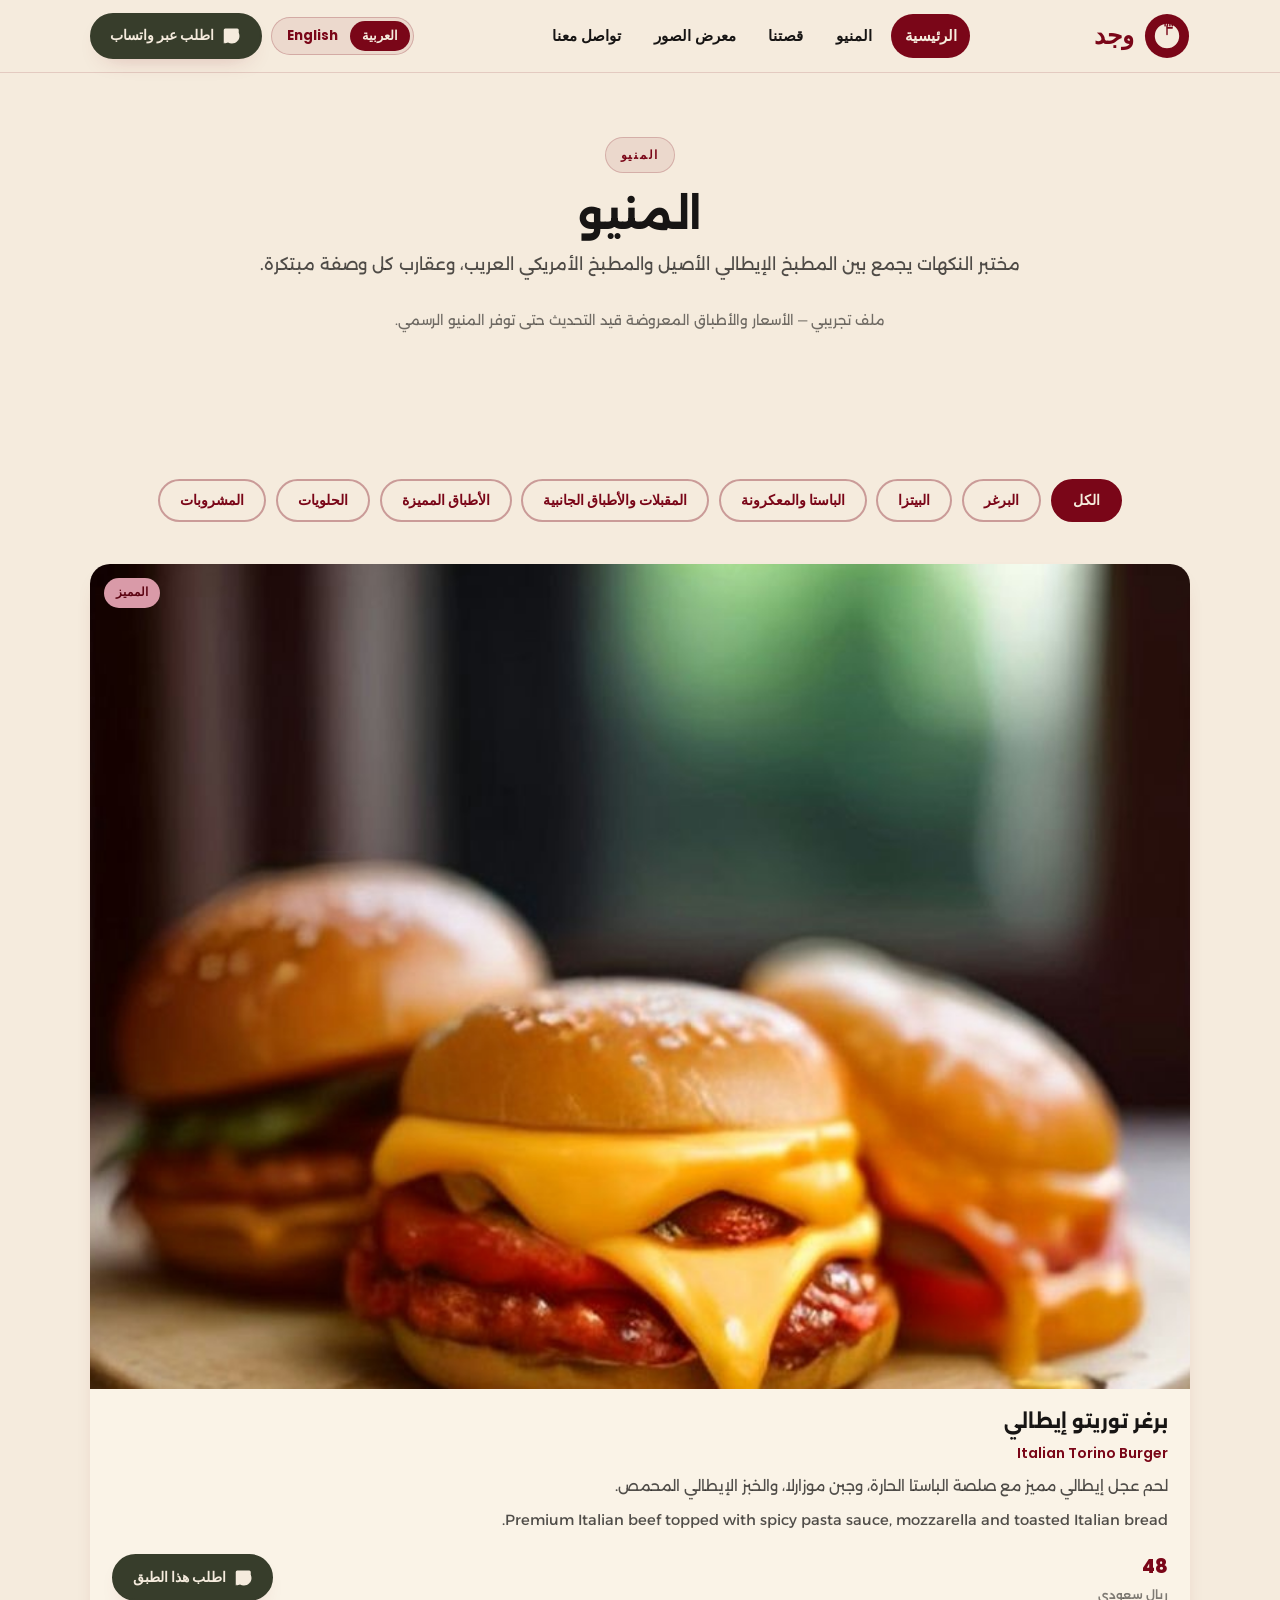
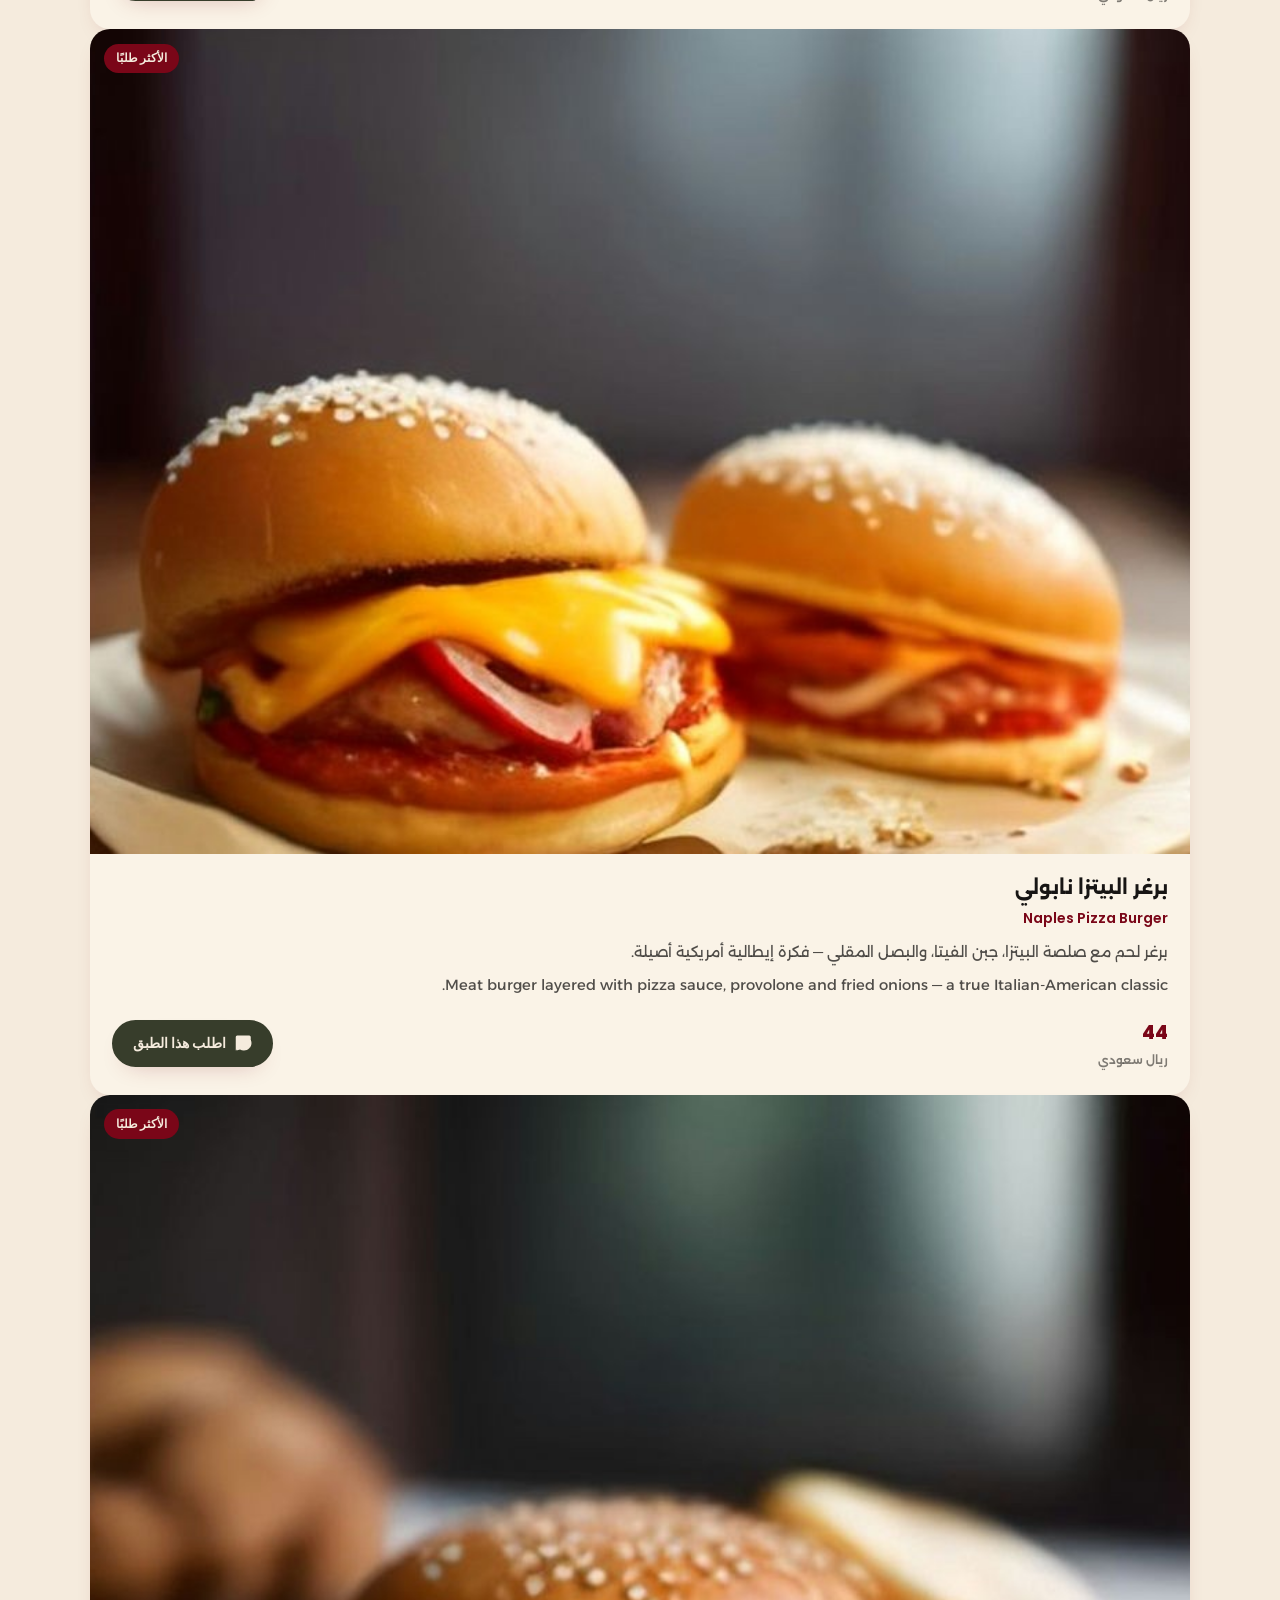
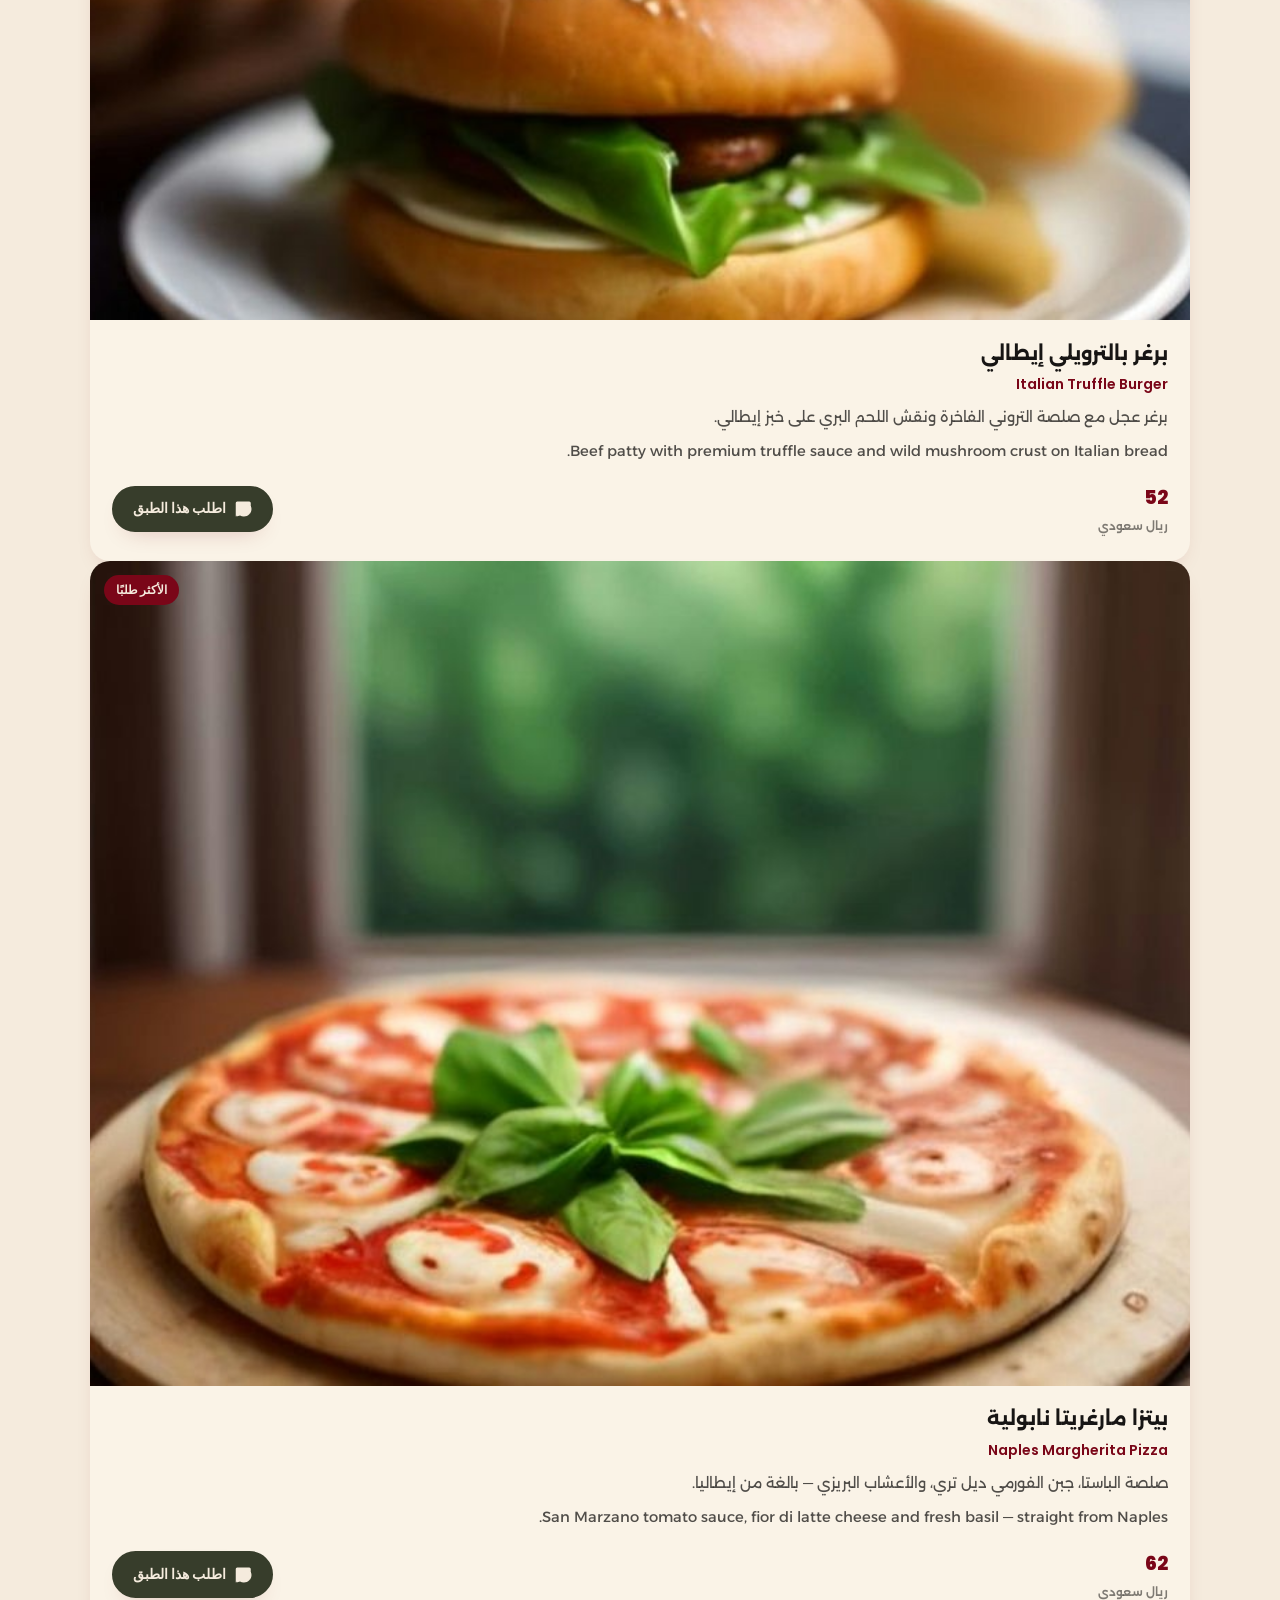
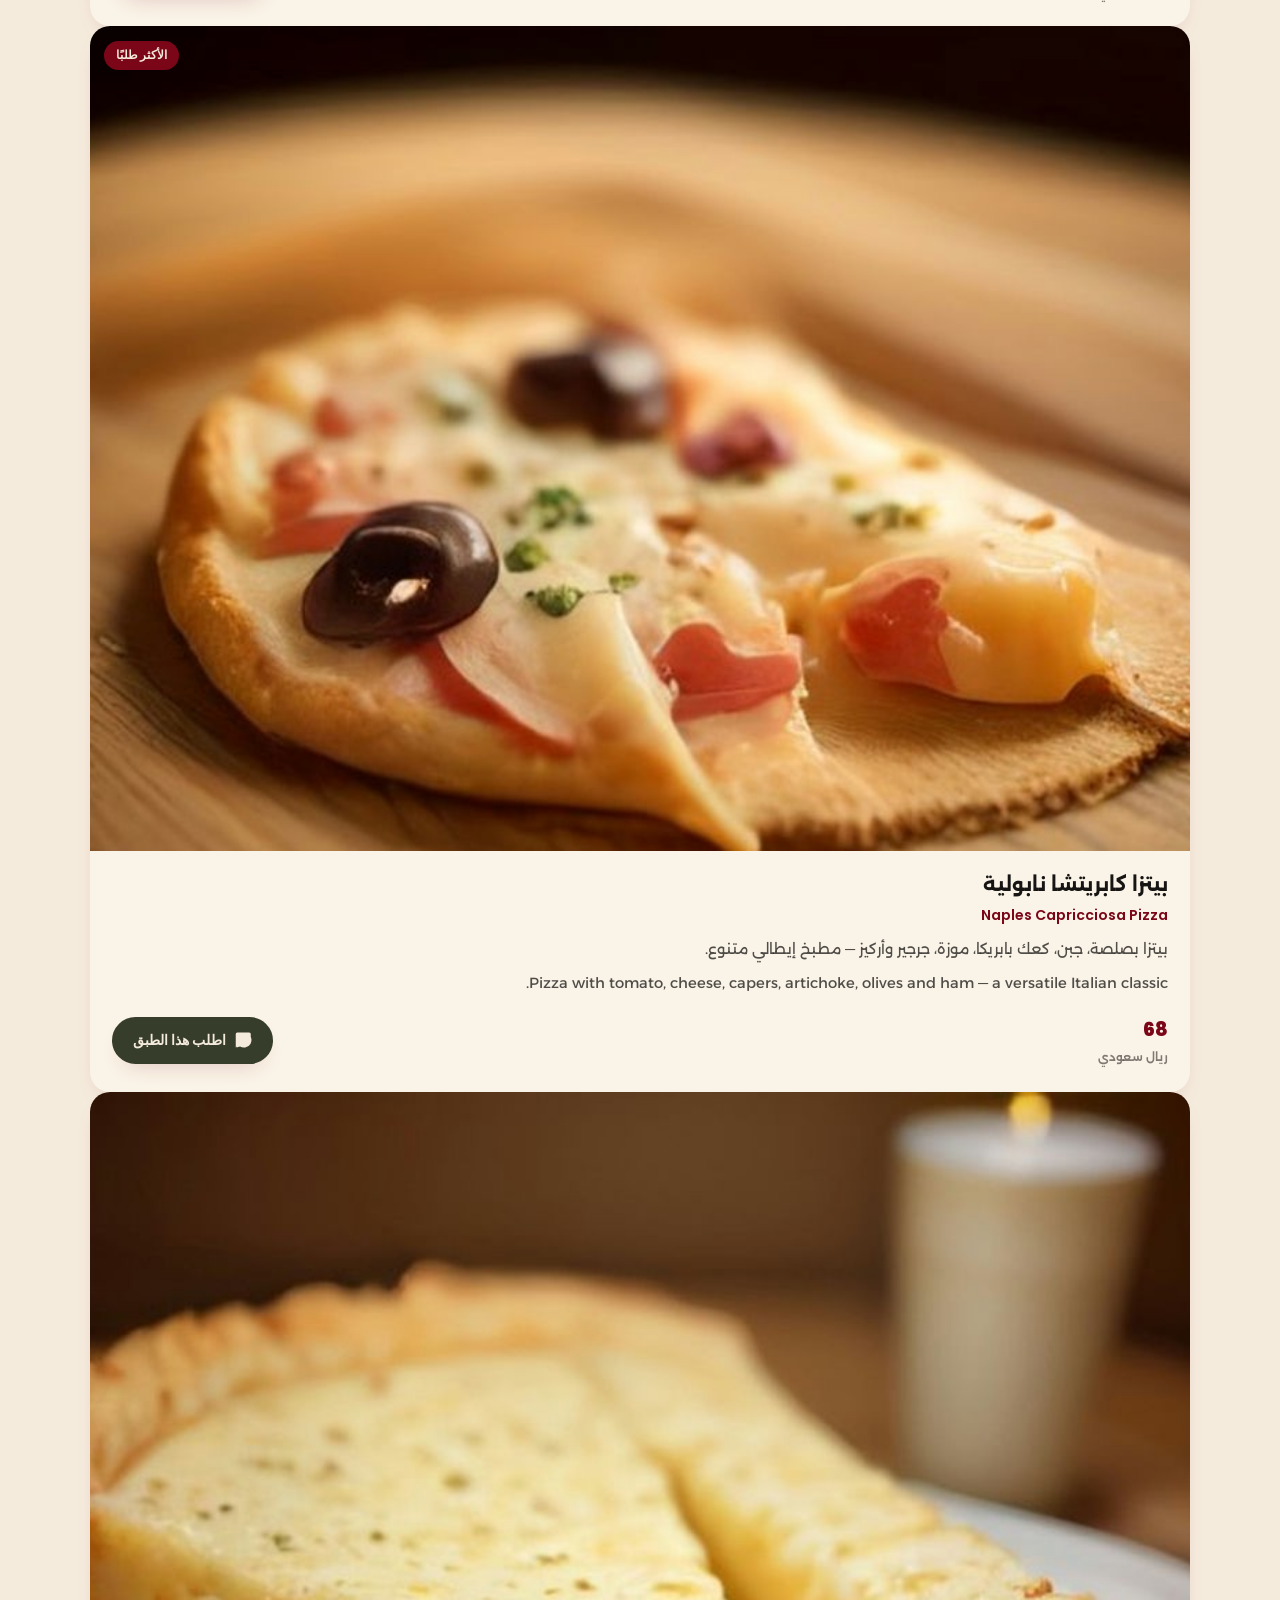
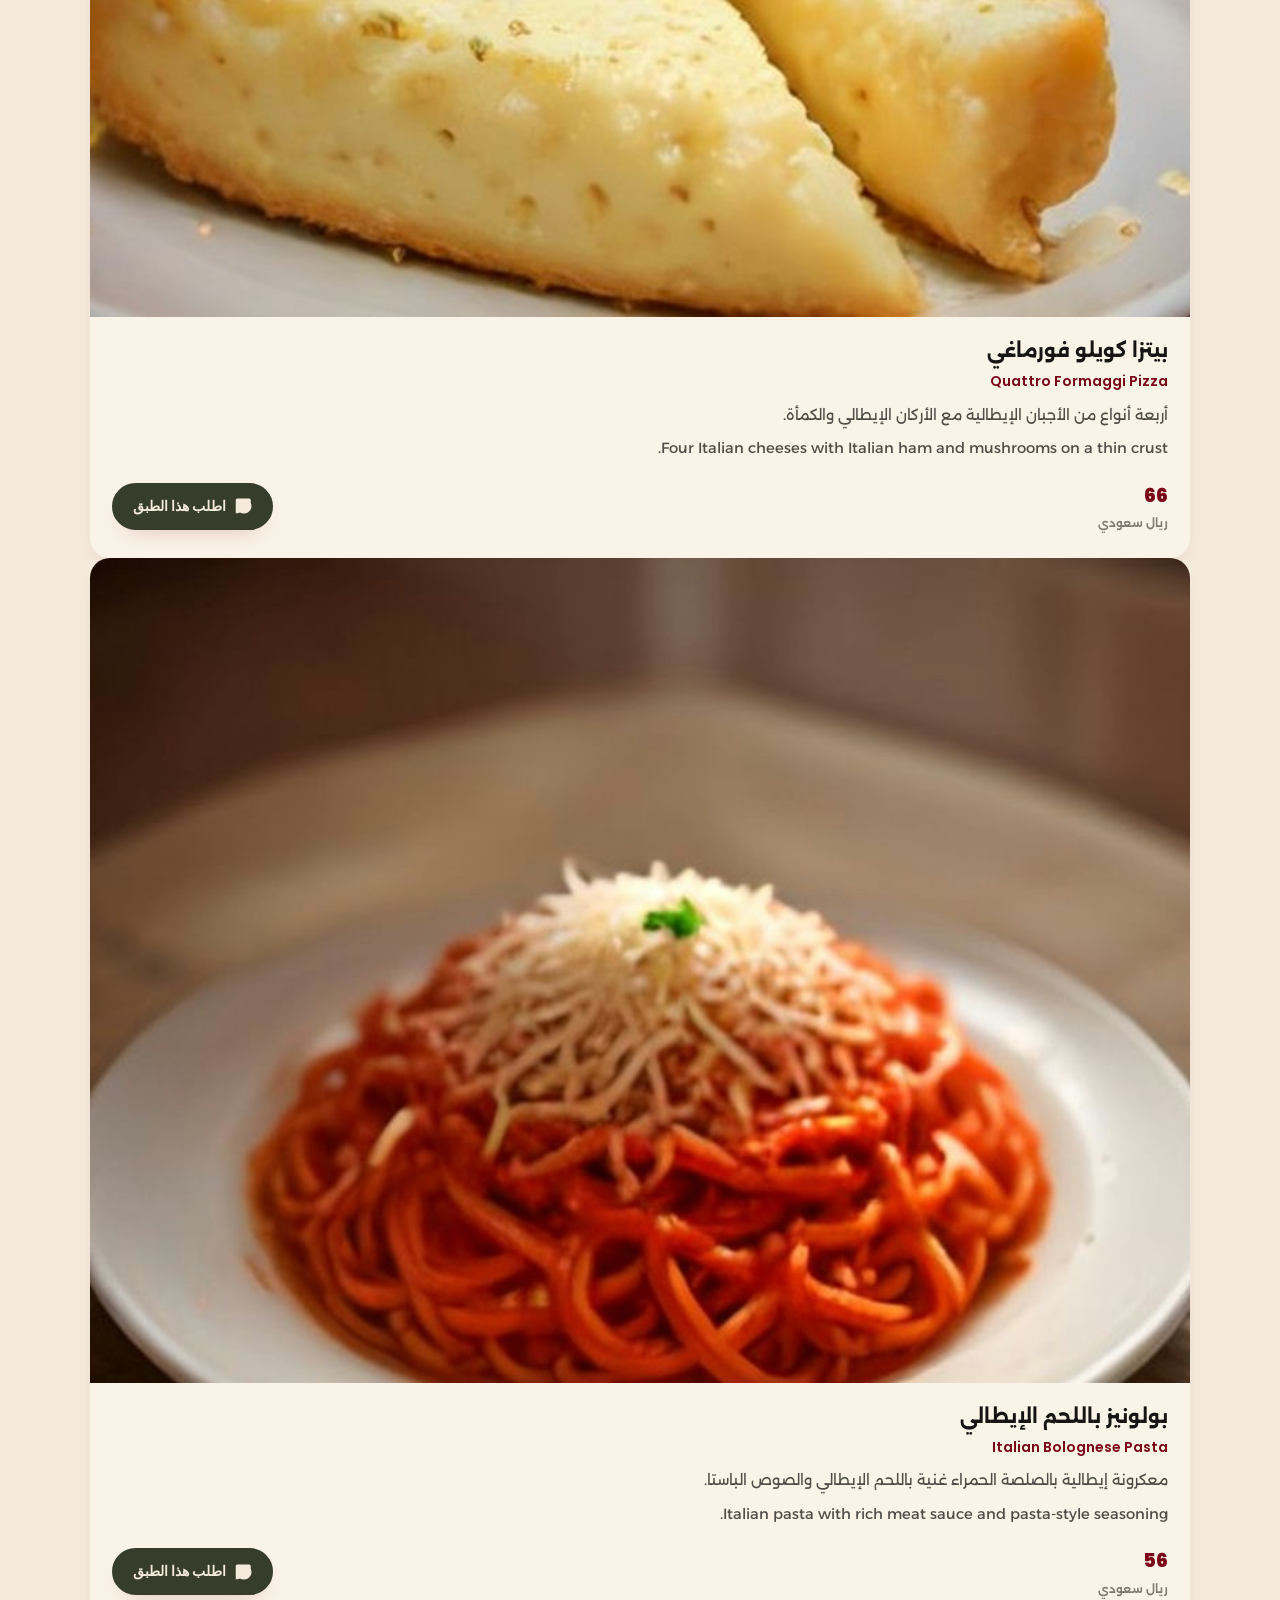
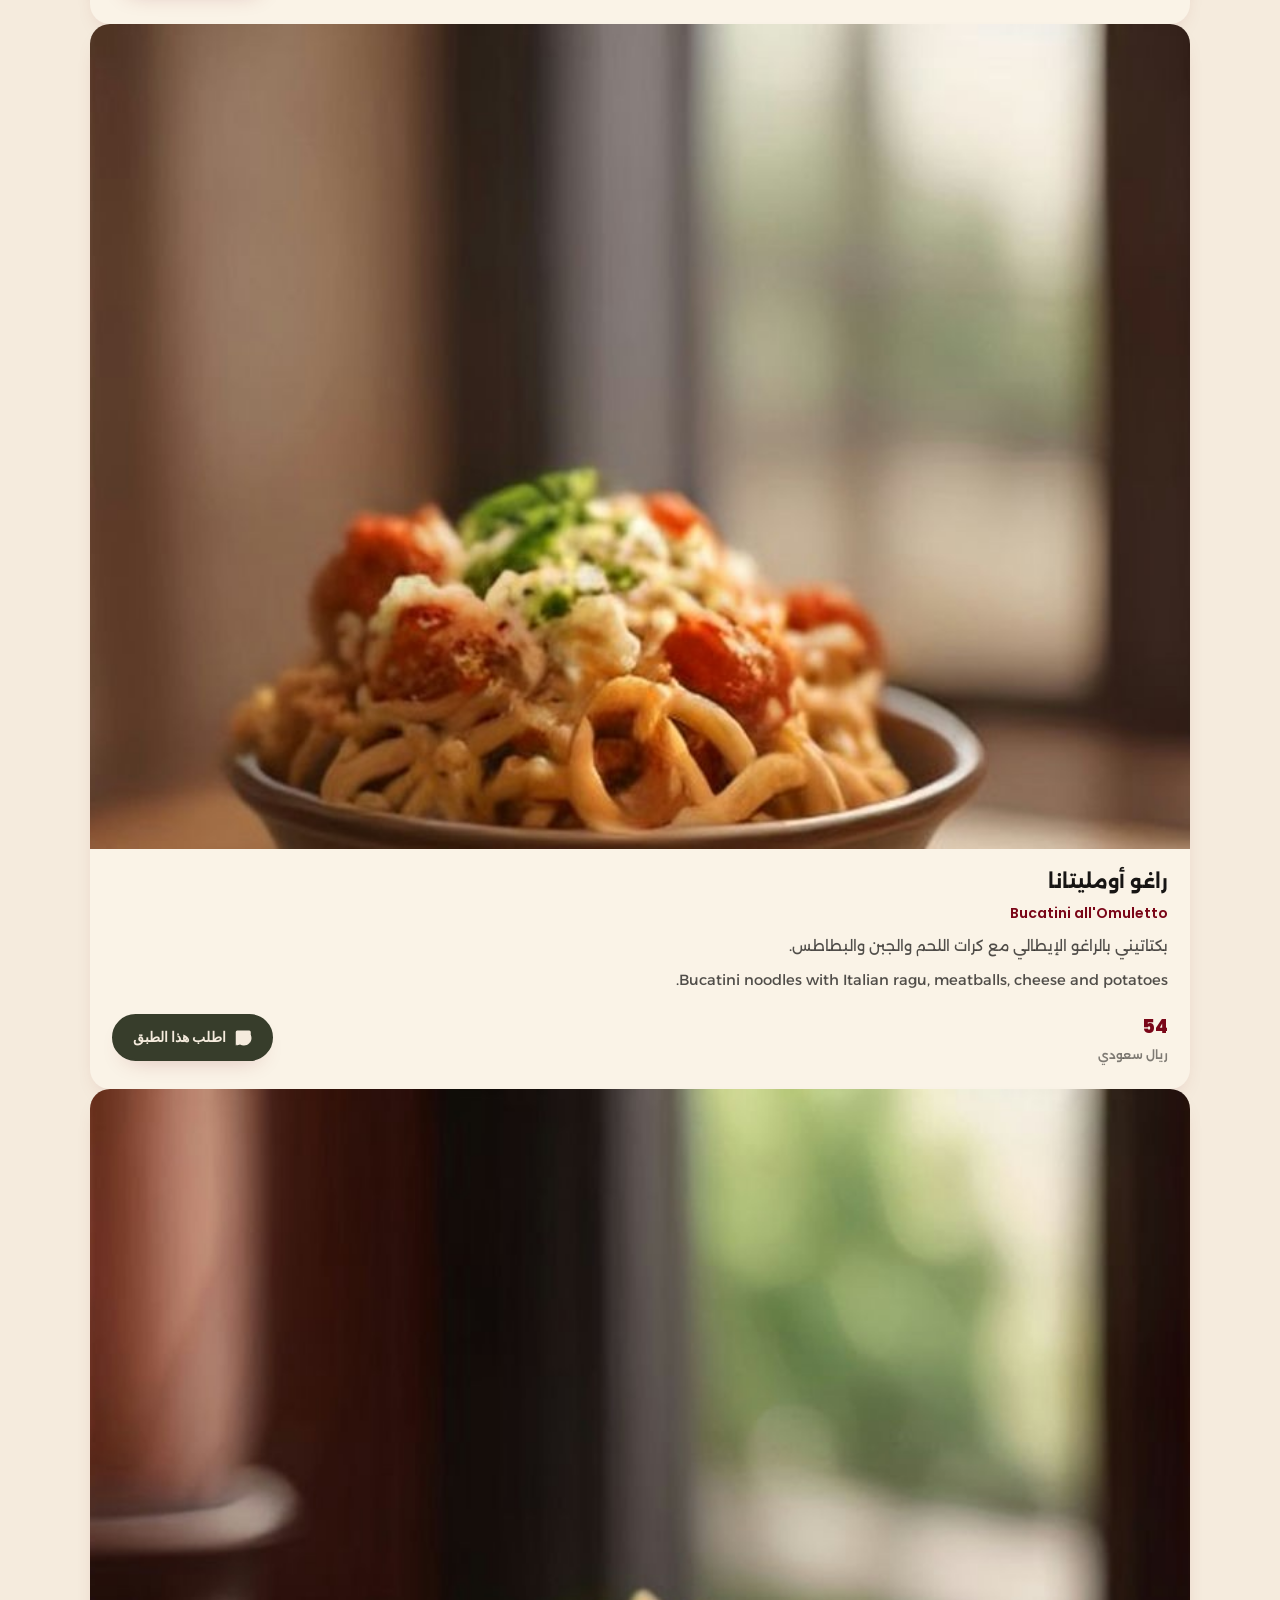
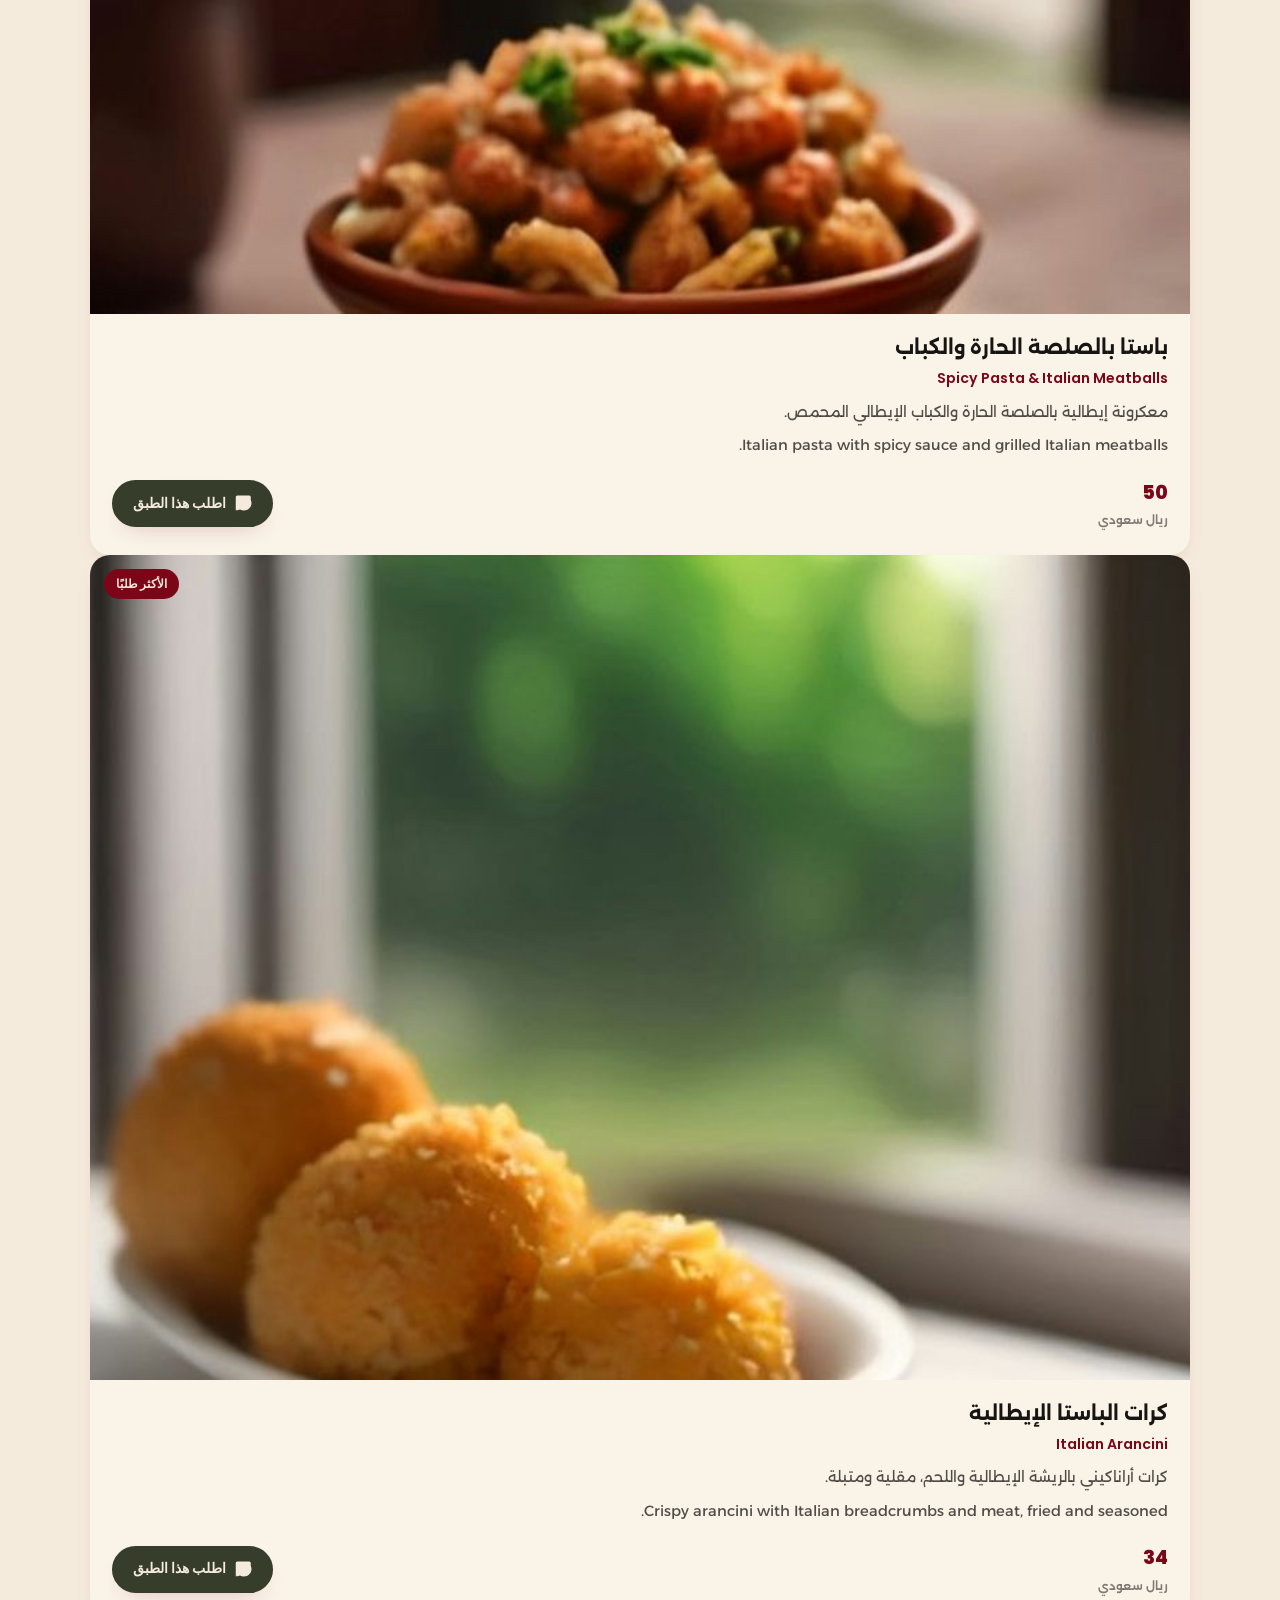
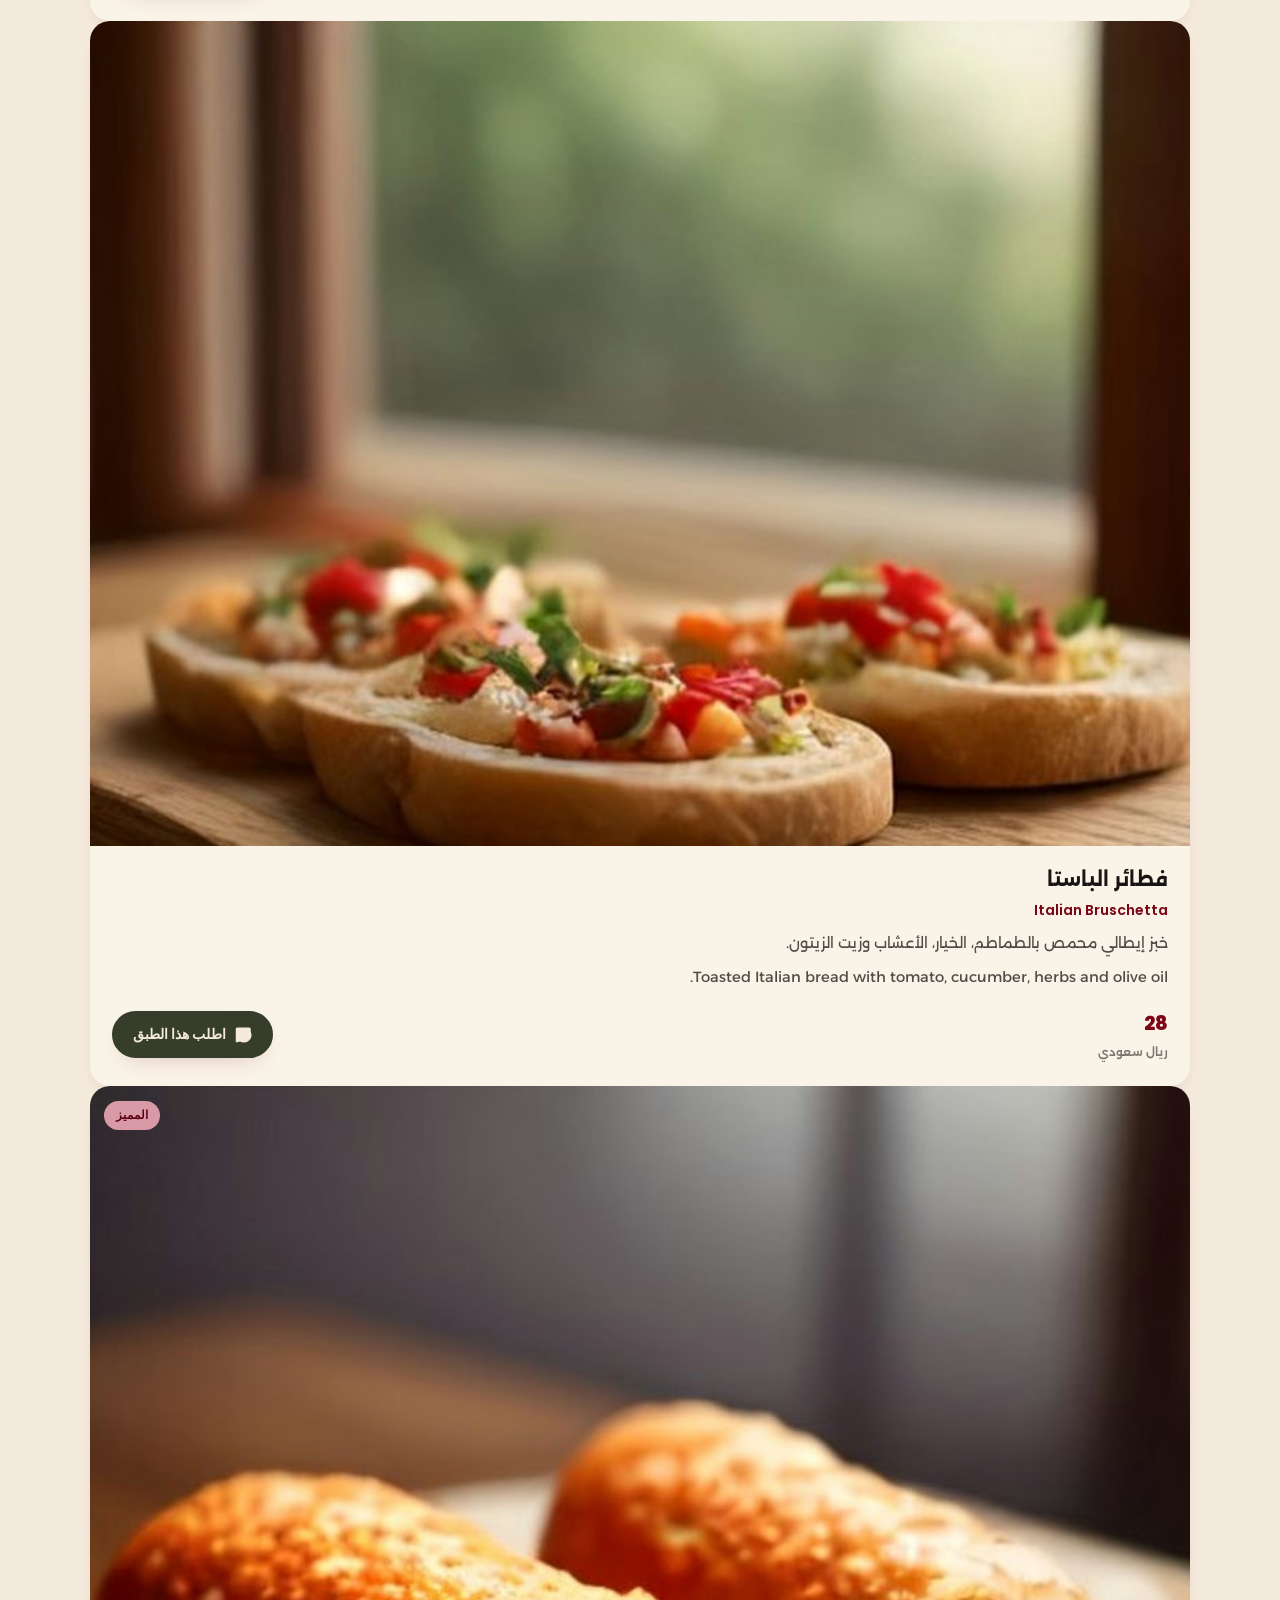
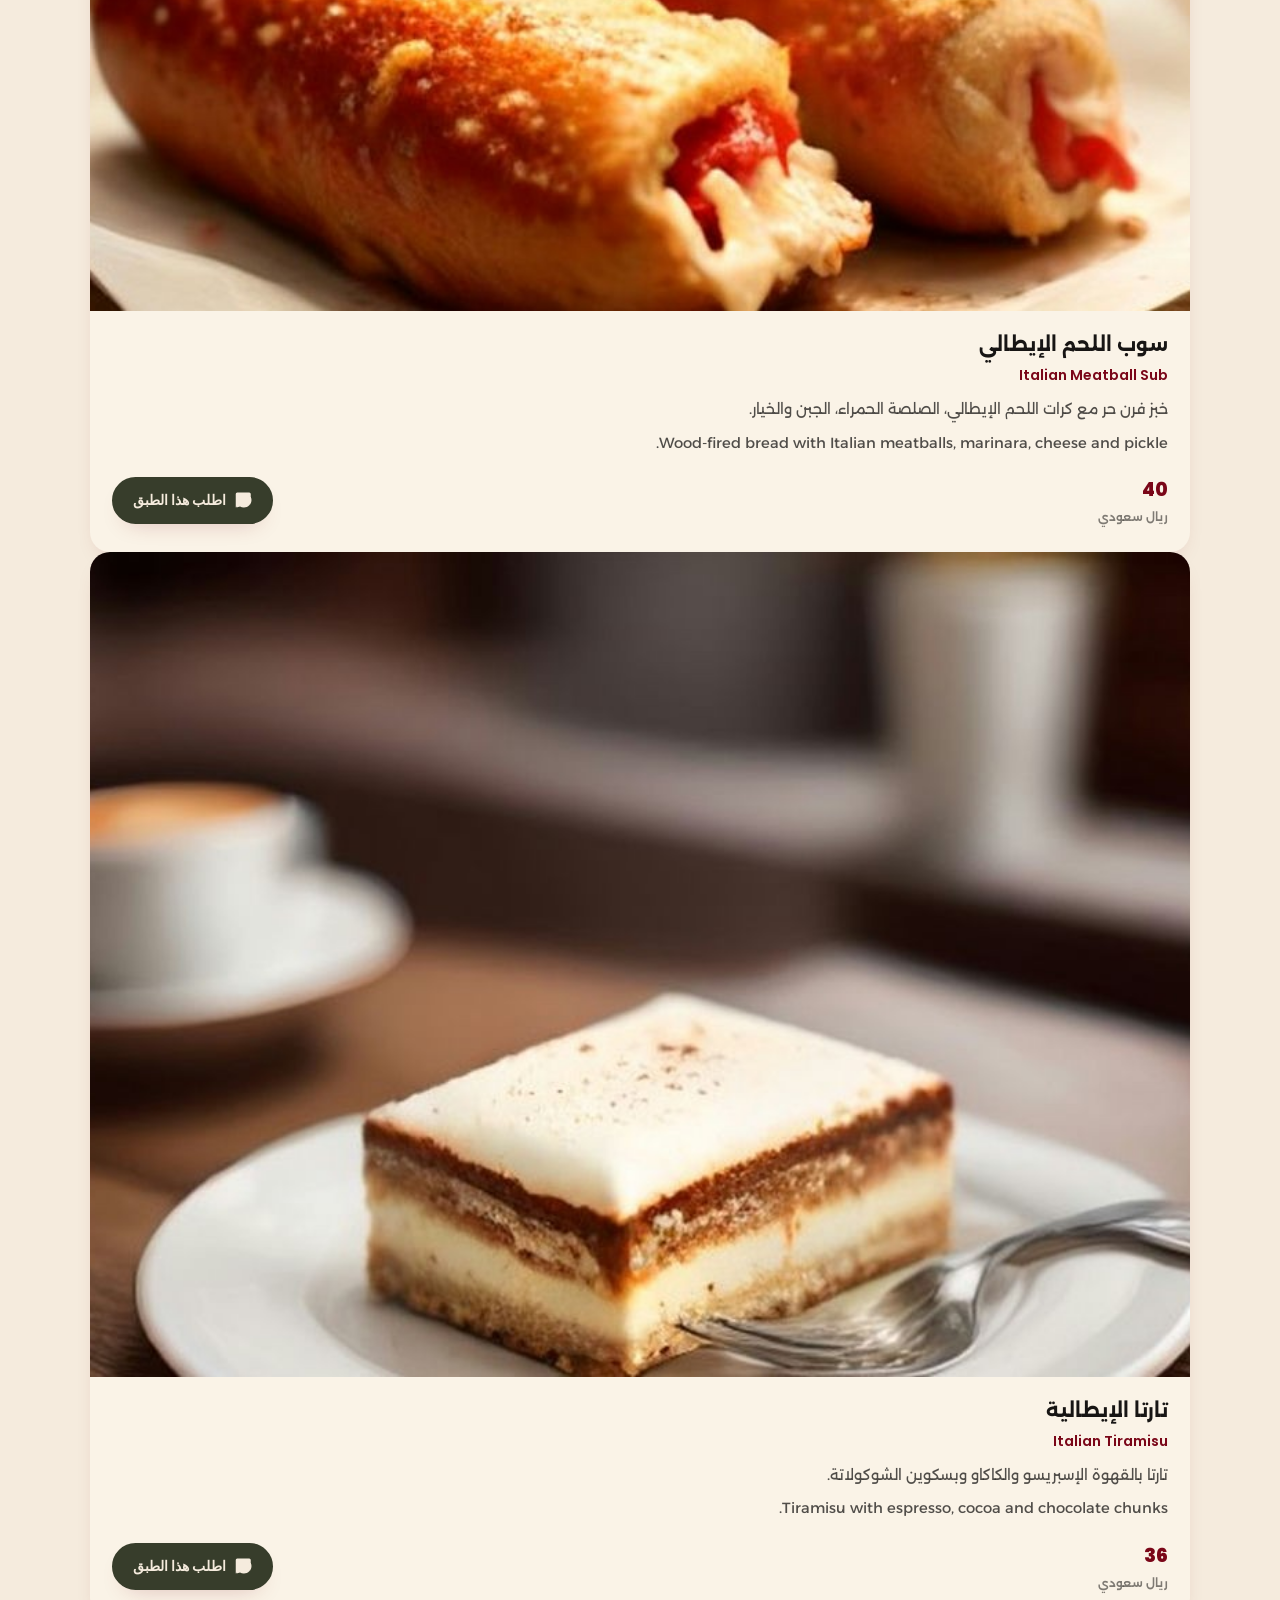
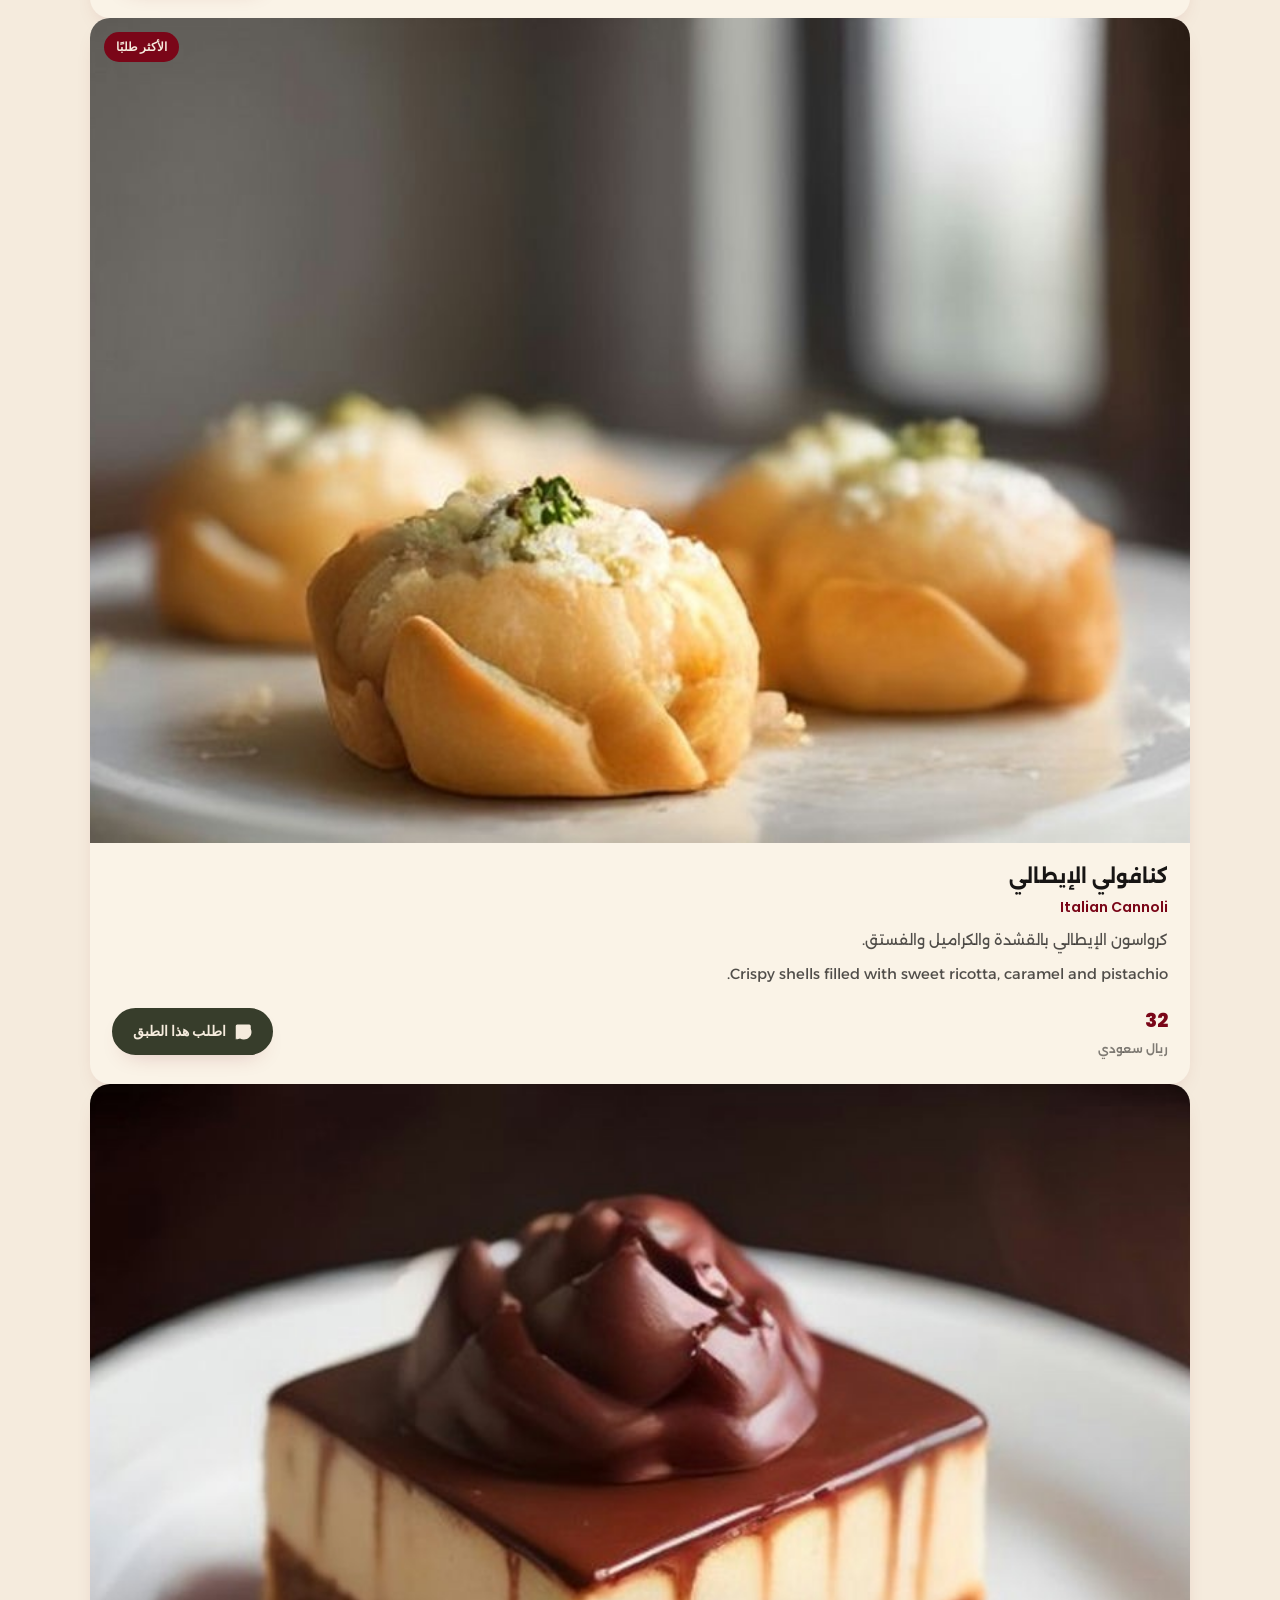
==== commit 5d254c07: "تعديل على التصيمم واضافة صور" ====
--- a/وجد/menu.html
+++ b/وجد/menu.html
@@ -35,7 +35,6 @@
   <footer id="siteFooter"></footer>
 
   <script src="js/config.js"></script>
-  <script src="js/data.js"></script>
   <script src="js/i18n.js"></script>
   <script src="js/app.js"></script>
 </body>
--- a/وجد/css/style.css
+++ b/وجد/css/style.css
@@ -446,6 +446,112 @@
   .header-actions .btn-whatsapp .btn-label { display: none; }
 }
 
+/* ---------- البطل المصور ---------- */
+.hero-image { position: relative; display: flex; align-items: center; min-height: 540px; padding: 5rem 0; overflow: hidden; background: var(--burgundy); }
+.hero-media { position: absolute; inset: 0; z-index: 0; }
+.hero-media img { width: 100%; height: 100%; object-fit: cover; object-position: left center; }
+.hero-overlay {
+  position: absolute;
+  inset: 0;
+  background: linear-gradient(270deg, rgba(92, 4, 18, .96) 0%, rgba(92, 4, 18, .82) 34%, rgba(122, 6, 24, .35) 62%, rgba(245, 235, 221, .05) 100%);
+}
+.hero-image .container { position: relative; z-index: 1; }
+.hero-image .hero-inner { display: block; max-width: 720px; margin-inline-end: auto; margin-inline-start: 0; }
+.hero-image .hero-badge { background: var(--cream); color: var(--burgundy); }
+.hero-image .hero-title, .hero-image .hero-sub, .hero-image .hero-note { color: var(--cream); }
+.hero-image .hero-title .accent { color: var(--pink); }
+.hero-image .hero-sub { color: rgba(245, 235, 221, .92); }
+.hero-image .hero-note { color: rgba(245, 235, 221, .75); }
+.hero-image .btn-outline { color: var(--cream); border-color: var(--cream); }
+.hero-image .btn-outline:hover { background: var(--cream); color: var(--burgundy); }
+
+/* ---------- صور الأقسام ---------- */
+.story-media { margin: 0; border-radius: 28px; overflow: hidden; border: 1px solid var(--border); box-shadow: var(--shadow-sm); background: var(--cream-soft); }
+.story-media img { width: 100%; height: 100%; object-fit: cover; aspect-ratio: 16 / 9; }
+.pkg-card img { width: 100%; height: auto; }
+
+/* ---------- مساحة شعار التغليف ---------- */
+.pkg-media { position: relative; width: 100%; max-width: 190px; margin: 0 auto 1rem; }
+.pkg-media img { margin: 0; }
+.pkg-brand {
+  position: absolute;
+  top: 57%;
+  left: 50%;
+  transform: translate(-50%, -50%);
+  font-family: var(--font-ar);
+  font-size: .68rem;
+  font-weight: 700;
+  color: var(--burgundy);
+  white-space: nowrap;
+  pointer-events: none;
+}
+
+/* ---------- قسم بيانات الطالبة ---------- */
+.student-section { padding: 0 0 5rem; background: var(--cream); }
+.student-card {
+  position: relative;
+  overflow: hidden;
+  background: var(--cream-soft);
+  border: 1px solid rgba(122, 6, 24, .28);
+  border-radius: 28px;
+  padding: 2.6rem 2.4rem 2.4rem;
+  box-shadow: var(--shadow-sm);
+  text-align: right;
+}
+.student-card::before {
+  content: '';
+  position: absolute;
+  top: 0; left: 0; right: 0;
+  height: 7px;
+  background: linear-gradient(90deg, var(--burgundy), var(--pink), var(--burgundy));
+}
+.student-head { text-align: center; margin-bottom: 2rem; }
+.student-eyebrow {
+  display: inline-block;
+  font-family: var(--font-ar);
+  font-size: .78rem;
+  font-weight: 700;
+  letter-spacing: .04em;
+  color: var(--burgundy);
+  background: rgba(122, 6, 24, .08);
+  border: 1px solid rgba(122, 6, 24, .2);
+  padding: .3rem 1rem;
+  border-radius: 999px;
+  margin-bottom: .7rem;
+}
+.student-title { font-size: clamp(1.5rem, 3vw, 2rem); color: var(--burgundy); margin: 0; }
+.student-rule { display: block; width: 72px; height: 3px; border-radius: 3px; background: var(--pink); margin: 1rem auto 0; }
+.student-grid { display: grid; grid-template-columns: repeat(2, minmax(0, 1fr)); gap: 1rem 1.4rem; }
+.student-row {
+  display: flex;
+  align-items: baseline;
+  gap: .7rem;
+  flex-wrap: wrap;
+  background: #FFFAF2;
+  border: 1px solid rgba(122, 6, 24, .16);
+  border-radius: var(--radius-sm);
+  padding: 1rem 1.2rem;
+}
+.student-label { color: var(--burgundy); font-weight: 700; font-size: .95rem; white-space: nowrap; }
+.student-value { color: var(--ink); font-weight: 600; font-size: 1rem; line-height: 1.9; }
+html[lang="en"] .student-card, html[lang="en"] .student-label, html[lang="en"] .student-value, html[lang="en"] .student-title, html[lang="en"] .student-eyebrow { font-family: var(--font-ar); }
+
+@media (max-width: 900px) {
+  .hero-image { min-height: 500px; padding: 3.5rem 0; }
+  .hero-image .hero-overlay { background: linear-gradient(270deg, rgba(92, 4, 18, .95) 0%, rgba(92, 4, 18, .8) 55%, rgba(92, 4, 18, .35) 100%); }
+  .hero-image .hero-inner { max-width: 100%; }
+}
+@media (max-width: 640px) {
+  .hero-image { min-height: 560px; text-align: center; }
+  .hero-image .hero-cta-row { justify-content: center; }
+  .hero-image .hero-sub { margin-inline: auto; }
+  .hero-image .hero-overlay { background: rgba(92, 4, 18, .78); }
+  .student-section { padding-bottom: 3.5rem; }
+  .student-card { padding: 2rem 1.2rem 1.6rem; border-radius: 22px; }
+  .student-grid { grid-template-columns: 1fr; gap: .8rem; }
+  .student-row { padding: .85rem 1rem; }
+}
+
 /* ---------- تحسينات ---------- */
 @media (prefers-reduced-motion: reduce) {
   * { transition: none !important; animation: none !important; }
